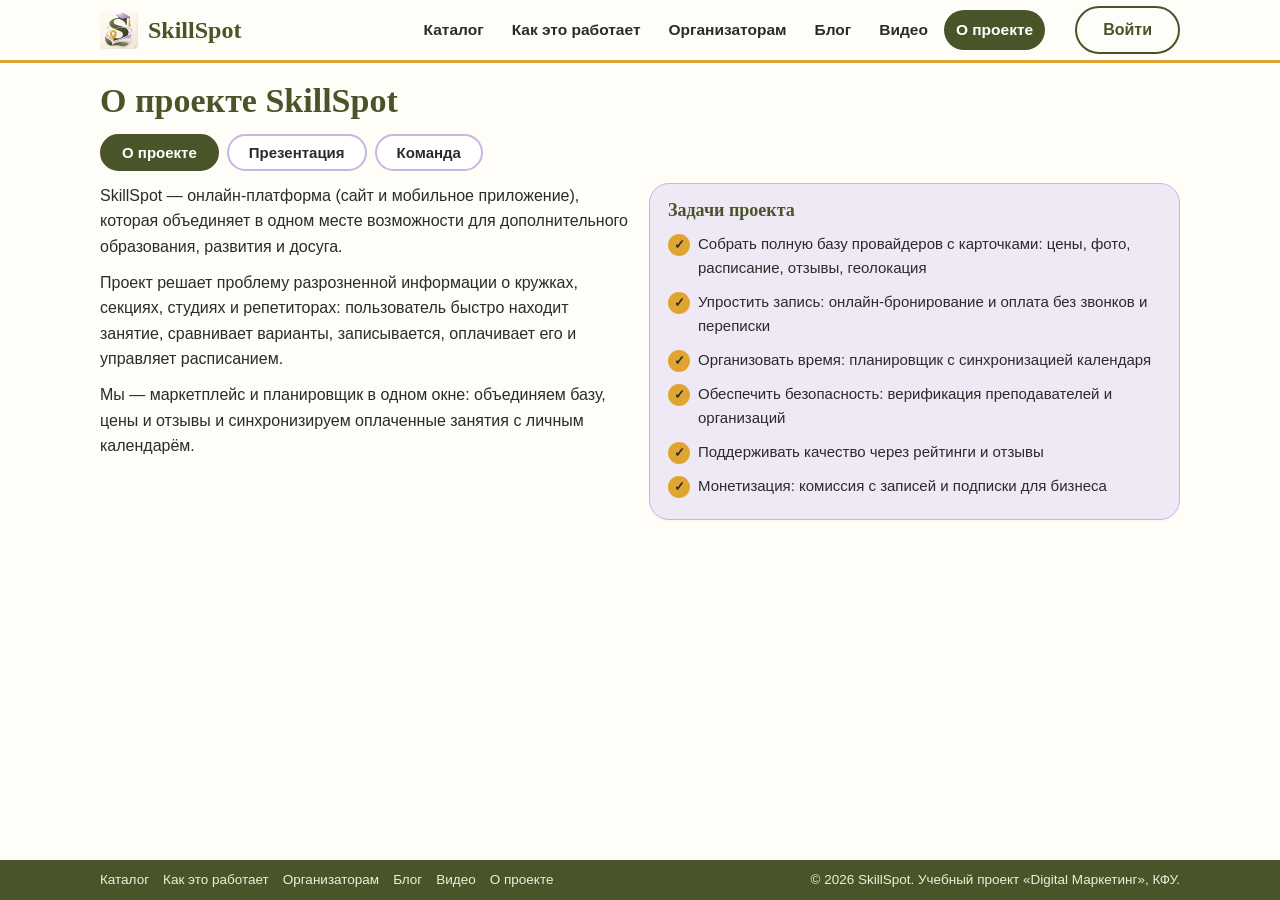
==== about.html @ 922833c5 "multipage" ====
<!doctype html>
<html lang="ru">
<head>
<meta charset="utf-8">
<meta name="viewport" content="width=device-width,initial-scale=1">
<title>О проекте — SkillSpot</title>
<meta name="description" content="О проекте SkillSpot: задачи, презентация и команда.">
<link rel="icon" href="assets/mark.png">
<link rel="stylesheet" href="css/style.css">
</head>
<body data-page="about">
<div id="site-header"></div>
<main id="main"></main>
<div id="site-footer"></div>
<script src="js/data.js"></script>
<script src="js/pages.js"></script>
<script src="js/layout.js"></script>
</body>
</html>
---- css/style.css ----
/* SkillSpot — единый стиль. Цвета логотипа меняются в :root */
:root{
  --olive:#4A5429; --olive-d:#363e1d; --lav:#C9B6DD; --lav-l:#EFE8F5; --purple:#6B4E9E;
  --mustard:#E0A530; --sand:#F8E9C4; --cream:#FBF6E9; --paper:#FFFDF8; --ink:#2B2B2B; --line:#DDD0E8;
  --serif:Georgia,'Times New Roman',serif; --sans:'Segoe UI',Calibri,Roboto,Arial,sans-serif;
  --shadow:0 8px 26px rgba(74,84,41,.12);
}
*{box-sizing:border-box}
html{scroll-behavior:smooth}
body{margin:0;font-family:var(--sans);color:var(--ink);background:var(--paper);line-height:1.6;font-size:17px}
img{max-width:100%;display:block}
a{color:var(--purple)}
.wrap{max-width:1120px;margin:0 auto;padding:0 20px}
h1,h2,h3{font-family:var(--serif);color:var(--olive);line-height:1.2;margin:0 0 .5em}
h1{font-size:clamp(32px,5vw,50px)} h2{font-size:clamp(26px,3.4vw,36px)} h3{font-size:21px}
.sub{color:#4a4a4a;max-width:680px}
section{padding:64px 0}
.alt{background:var(--cream)}
.center{text-align:center}.center .sub{margin-left:auto;margin-right:auto}

/* header */
.hdr{position:sticky;top:0;z-index:50;background:rgba(255,253,248,.96);backdrop-filter:blur(6px);border-bottom:3px solid var(--mustard)}
.hdr .wrap{display:flex;align-items:center;gap:22px;height:70px}
.logo{display:flex;align-items:center;gap:10px;text-decoration:none;color:var(--olive);font-family:var(--serif);font-weight:700;font-size:24px}
.logo img{width:38px;height:38px;object-fit:contain}
.nav{display:flex;gap:4px;margin-left:auto}
.nav a{padding:8px 12px;border-radius:999px;text-decoration:none;color:var(--ink);font-size:15.5px;font-weight:600}
.nav a:hover{background:var(--lav-l)}
.nav a.on{background:var(--olive);color:#fff}
.hdr .btn{margin-left:8px}
.burger{display:none;margin-left:auto;background:none;border:2px solid var(--olive);border-radius:10px;width:44px;height:44px;cursor:pointer;color:var(--olive);font-size:22px}
@media(max-width:920px){
  .burger{display:block}.hdr .btn.login-top{display:none}
  .nav{display:none;position:absolute;top:70px;left:0;right:0;background:var(--paper);flex-direction:column;padding:12px 20px 18px;border-bottom:3px solid var(--mustard);margin:0}
  .nav.open{display:flex}.nav a{padding:12px}
}

/* buttons */
.btn{display:inline-block;border:0;border-radius:999px;padding:13px 26px;font:700 16px var(--sans);cursor:pointer;text-decoration:none;transition:transform .15s,box-shadow .15s}
.btn:hover{transform:translateY(-2px);box-shadow:var(--shadow)}
.btn-primary{background:var(--olive);color:#fff}
.btn-mustard{background:var(--mustard);color:var(--ink)}
.btn-line{background:transparent;border:2px solid var(--olive);color:var(--olive)}

/* hero */
.hero{background:linear-gradient(135deg,var(--cream) 0%,var(--lav-l) 100%);padding:72px 0 64px}
.hero .wrap{display:grid;grid-template-columns:1.1fr .9fr;gap:44px;align-items:center}
.hero p{font-size:19px;max-width:560px}
.hero-actions{display:flex;gap:12px;flex-wrap:wrap;margin-top:24px}
.hero-img{border-radius:24px;overflow:hidden;box-shadow:var(--shadow);position:relative}
.hero-img img{width:100%;aspect-ratio:4/3;object-fit:cover}
.hero-badge{position:absolute;left:16px;bottom:16px;background:var(--mustard);padding:10px 16px;border-radius:14px;font-weight:700}
.hero-badge b{font-family:var(--serif);font-size:26px;margin-right:6px}
@media(max-width:820px){.hero .wrap{grid-template-columns:1fr}}

/* page head */
.pagehead{background:linear-gradient(135deg,var(--cream),var(--lav-l));padding:54px 0 40px;border-bottom:1px solid var(--line)}
.pagehead p{margin:0;font-size:18px;max-width:720px}
.crumbs{font-size:14.5px;margin-bottom:10px}.crumbs a{color:var(--olive)}

/* cards */
.grid{display:grid;gap:22px}
.g2{grid-template-columns:repeat(2,1fr)}.g3{grid-template-columns:repeat(3,1fr)}.g4{grid-template-columns:repeat(4,1fr)}
@media(max-width:900px){.g3,.g4{grid-template-columns:repeat(2,1fr)}}
@media(max-width:600px){.g2,.g3,.g4{grid-template-columns:1fr}}
.card{background:#fff;border:1px solid var(--line);border-radius:20px;padding:24px;box-shadow:0 2px 0 rgba(0,0,0,.02)}
.card.tint{background:var(--lav-l);border-color:var(--lav)}
.card.sand{background:var(--sand);border-color:#EBD79B}
.card h3{margin-bottom:8px}.card p{margin:0}
.num{width:46px;height:46px;border-radius:50%;background:var(--olive);color:#fff;display:grid;place-items:center;font:700 21px var(--serif);margin-bottom:14px}
.card:nth-child(even) .num{background:var(--mustard);color:var(--ink)}
ul.tick{list-style:none;padding:0;margin:0}
ul.tick li{padding:8px 0 8px 32px;position:relative}
ul.tick li:before{content:"✓";position:absolute;left:0;top:7px;width:22px;height:22px;border-radius:50%;background:var(--mustard);font-size:13px;display:grid;place-items:center;font-weight:700}

/* catalog */
.chips{display:flex;gap:10px;flex-wrap:wrap;margin:0 0 28px}
.chip{border:2px solid var(--lav);background:#fff;border-radius:999px;padding:8px 18px;font:600 15px var(--sans);cursor:pointer;color:var(--ink)}
.chip.on,.chip:hover{background:var(--olive);border-color:var(--olive);color:#fff}
.search{width:100%;max-width:420px;padding:12px 18px;border-radius:999px;border:2px solid var(--lav);font:16px var(--sans);margin-bottom:18px}
.prov{overflow:hidden;padding:0;display:flex;flex-direction:column}
.prov img{width:100%;aspect-ratio:16/10;object-fit:cover}
.prov .in{padding:20px;display:flex;flex-direction:column;gap:8px;flex:1}
.tagline{font-size:13.5px;font-weight:700;color:var(--purple);text-transform:uppercase;letter-spacing:.04em}
.meta{display:flex;justify-content:space-between;align-items:center;margin-top:auto;padding-top:10px;font-weight:700}
.rate{background:var(--sand);padding:4px 10px;border-radius:999px}
.empty{text-align:center;padding:40px;color:#4a4a4a}
.note{font-size:14.5px;background:var(--sand);border-radius:12px;padding:12px 16px;margin-top:26px}

/* blog */
.post-card{overflow:hidden;padding:0;text-decoration:none;color:inherit;display:flex;flex-direction:column;transition:transform .2s,box-shadow .2s}
.post-card:hover{transform:translateY(-5px);box-shadow:var(--shadow)}
.post-card img{width:100%;aspect-ratio:16/10;object-fit:cover}
.post-card .in{padding:20px}
.post-card h3{font-size:20px}.post-card p{font-size:15.5px;color:#444}
.pill{display:inline-block;background:var(--lav-l);color:var(--purple);font-weight:700;font-size:13px;padding:3px 12px;border-radius:999px;margin-bottom:10px}
.article{max-width:760px;margin:0 auto}
.article .cover{border-radius:22px;overflow:hidden;margin:0 0 30px;box-shadow:var(--shadow)}
.article .cover img{width:100%;aspect-ratio:16/8;object-fit:cover}
.article h2{font-size:26px;margin-top:1.6em}
.article p,.article li{font-size:18px}
.article-cta{margin:34px 0;padding:26px;background:var(--sand);border-radius:20px;display:flex;gap:18px;align-items:center;flex-wrap:wrap;justify-content:space-between}
.article-cta b{font-family:var(--serif);font-size:21px;color:var(--olive)}

/* videos */
.reel{position:relative;display:block;width:100%;aspect-ratio:9/16;border:0;border-radius:20px;overflow:hidden;cursor:pointer;background:#222 center/cover no-repeat;color:#fff;text-align:left;padding:0;box-shadow:var(--shadow);transition:transform .2s}
.reel:hover{transform:translateY(-5px) scale(1.01)}
.reel:after{content:"";position:absolute;inset:0;background:linear-gradient(180deg,rgba(0,0,0,0) 45%,rgba(30,36,12,.88) 100%)}
.play{position:absolute;z-index:2;top:50%;left:50%;width:58px;height:58px;margin:-29px 0 0 -29px;border-radius:50%;background:rgba(255,255,255,.93);display:grid;place-items:center;color:var(--olive);font-size:22px}
.reel-cap{position:absolute;z-index:2;left:14px;right:14px;bottom:14px}
.reel-cap b{display:block;font-size:16px;line-height:1.25}.reel-cap span{font-size:13px;opacity:.92}
.g5{grid-template-columns:repeat(5,1fr)}
@media(max-width:1000px){.g5{grid-template-columns:repeat(3,1fr)}}
@media(max-width:600px){.g5{grid-template-columns:repeat(2,1fr)}}

/* faq */
details{background:#fff;border:1px solid var(--line);border-radius:16px;padding:16px 20px;margin-bottom:12px}
summary{cursor:pointer;font-weight:700;font-size:18px;color:var(--olive)}
details p{margin:10px 0 0}

/* reviews */
.quote{font-family:var(--serif);font-size:19px;line-height:1.5}
.who{margin-top:14px;font-weight:700}.who span{display:block;font-weight:400;font-size:14.5px;color:#4a4a4a}

/* deck */
.deck{background:#fff;border:1px solid var(--line);border-radius:22px;padding:16px;box-shadow:var(--shadow)}
.deck-stage{border-radius:14px;overflow:hidden;background:#eee}
.deck-stage img{width:100%;aspect-ratio:16/9;object-fit:contain}
.deck-bar{display:flex;align-items:center;gap:10px;margin-top:12px;flex-wrap:wrap}
.deck-thumbs{display:flex;gap:8px;flex:1;overflow-x:auto}
.deck-thumbs button{border:2px solid transparent;border-radius:8px;padding:0;background:none;cursor:pointer;flex:0 0 84px}
.deck-thumbs button.on{border-color:var(--mustard)}
.deck-thumbs img{width:100%;aspect-ratio:16/9;object-fit:cover;border-radius:6px}
.arrow{width:42px;height:42px;border-radius:50%;border:2px solid var(--olive);background:#fff;cursor:pointer;font-size:18px;color:var(--olive)}

/* forms */
.formcard{max-width:520px;margin:0 auto}
.field{margin-bottom:16px}.field label{display:block;font-weight:700;margin-bottom:6px}
.field input,.field textarea,.field select{width:100%;padding:12px 14px;border-radius:12px;border:2px solid var(--lav);font:16px var(--sans);background:#fff}
.field textarea{min-height:120px;resize:vertical}
.field input:focus,.field textarea:focus{outline:3px solid var(--mustard);border-color:var(--olive)}

/* footer */
.ftr{background:var(--olive);color:#EDEFD9;padding:50px 0 24px;margin-top:0}
.ftr a{color:#EDEFD9;text-decoration:none;display:block;padding:4px 0}.ftr a:hover{text-decoration:underline}
.ftr h4{font-family:var(--serif);color:#fff;font-size:18px;margin:0 0 10px}
.foot-grid{display:grid;grid-template-columns:1.4fr 1fr 1fr 1fr;gap:30px}
@media(max-width:800px){.foot-grid{grid-template-columns:1fr 1fr}}
.foot-bottom{margin-top:34px;padding-top:18px;border-top:1px solid rgba(255,255,255,.25);display:flex;justify-content:space-between;flex-wrap:wrap;gap:10px;font-size:14.5px}
.ftr .logo{color:#fff}

/* cta band */
.band{background:linear-gradient(135deg,var(--olive),var(--olive-d));color:#fff;border-radius:28px;padding:44px;text-align:center}
.band h2{color:#fff}.band p{margin:0 0 20px}

/* overlay + toast */
.ov{position:fixed;inset:0;background:rgba(30,30,20,.72);z-index:100;display:none;align-items:center;justify-content:center;padding:20px}
.ov.open{display:flex}.ov video{max-height:86vh;max-width:100%;border-radius:16px;background:#000}
.ov .x{position:absolute;top:16px;right:20px;background:#fff;border:0;border-radius:50%;width:44px;height:44px;font-size:22px;cursor:pointer}
.toast{position:fixed;left:50%;bottom:28px;transform:translateX(-50%) translateY(30px);background:var(--olive);color:#fff;padding:14px 22px;border-radius:14px;opacity:0;pointer-events:none;transition:.3s;z-index:120;max-width:90vw}
.toast.show{opacity:1;transform:translateX(-50%)}
.reveal{opacity:0;transform:translateY(16px);transition:.6s}.reveal.in{opacity:1;transform:none}
:focus-visible{outline:3px solid var(--mustard);outline-offset:2px}

/* ===== РЕЖИМ «ОДИН ЭКРАН»: страницы не прокручиваются ===== */
body.fit{height:100vh;height:100dvh;overflow:hidden;display:flex;flex-direction:column;font-size:16px}
body.fit .hdr{position:static;flex:none}
body.fit .hdr .wrap{height:60px}
body.fit main{flex:1;min-height:0;display:flex;flex-direction:column}
.screen{flex:1;min-height:0;padding:18px 0 14px;display:flex}
.screen>.wrap{width:100%;display:flex;flex-direction:column;gap:12px;min-height:0}
.top{display:flex;align-items:flex-end;justify-content:space-between;gap:16px;flex:none;flex-wrap:wrap}
.top h1{font-size:clamp(24px,4.2vh,34px);margin:0}
.top p{margin:2px 0 0;font-size:15.5px;color:#444}
.body{flex:1;min-height:0;display:flex;flex-direction:column;gap:12px}
.row{display:grid;gap:16px;min-height:0}
.fill{flex:1;min-height:0}
.mini{flex:none;background:var(--olive);color:#EDEFD9;font-size:13.5px;padding:9px 0}
.mini .wrap{display:flex;gap:18px;justify-content:space-between;flex-wrap:wrap;align-items:center}
.mini a{color:#EDEFD9;text-decoration:none;margin-right:14px}.mini a:hover{text-decoration:underline}
body.fit .card{padding:16px 18px}
body.fit .card h3{font-size:18px;margin-bottom:6px}
body.fit .card p,body.fit .card li{font-size:15px}
body.fit .num{width:38px;height:38px;font-size:18px;margin-bottom:8px}
body.fit ul.tick li{padding:5px 0 5px 30px;font-size:15px}
.tabs{display:flex;gap:8px;flex:none;flex-wrap:wrap}
.tab{border:2px solid var(--lav);background:#fff;border-radius:999px;padding:8px 20px;font:700 15px var(--sans);cursor:pointer;color:var(--ink)}
.tab.on,.tab:hover{background:var(--olive);border-color:var(--olive);color:#fff}
.pane{display:none;flex:1;min-height:0}.pane.on{display:flex;flex-direction:column;gap:12px}
.pager{display:flex;align-items:center;justify-content:center;gap:14px;flex:none}
.pager span{font-weight:700;color:var(--olive);min-width:110px;text-align:center}
.pager .arrow:disabled{opacity:.3;cursor:default}
/* карточки, подстраивающиеся под высоту экрана */
.tile{padding:0!important;overflow:hidden;display:flex;flex-direction:column;min-height:0;text-decoration:none;color:inherit}
.tile .ph{flex:1;min-height:70px;background:#ddd center/cover no-repeat}
.tile .in{padding:14px 16px;display:flex;flex-direction:column;gap:5px;flex:none}
.tile h3{font-size:18px;margin:0}.tile p{margin:0;font-size:14.5px}
.tile:hover{box-shadow:var(--shadow)}
.tile-grid{display:grid;grid-template-columns:repeat(3,1fr);gap:16px;flex:1;min-height:0}
@media(max-width:900px){.tile-grid{grid-template-columns:repeat(2,1fr)}}
@media(max-width:600px){.tile-grid{grid-template-columns:1fr}}
.hero-fit{display:grid;grid-template-columns:1.05fr .95fr;gap:36px;flex:1;min-height:0;align-items:center}
.hero-fit .hero-img{height:100%;max-height:100%;min-height:0}
.hero-fit .hero-img img{height:100%;aspect-ratio:auto}
.hero-fit h1{font-size:clamp(28px,6.4vh,50px)}
.hero-fit p{font-size:clamp(15px,2.6vh,19px)}
.feat{display:grid;grid-template-columns:repeat(4,1fr);gap:14px;flex:none}
.feat .card{padding:12px 16px}.feat h3{font-size:16px!important}.feat p{font-size:13.5px!important}
@media(max-width:900px){.hero-fit{grid-template-columns:1fr}.hero-fit .hero-img{display:none}.feat{grid-template-columns:repeat(2,1fr)}}
.split{display:grid;grid-template-columns:1fr 1fr;gap:18px;flex:1;min-height:0}
@media(max-width:800px){.split{grid-template-columns:1fr}}
.read{background:#fff;border:1px solid var(--line);border-radius:20px;padding:22px 28px;flex:1;min-height:0;overflow:auto;box-shadow:var(--shadow)}
.read h2{font-size:22px;margin:.2em 0 .5em}.read p,.read li{font-size:17px;margin:0 0 .7em}
.cover-s{border-radius:18px;overflow:hidden;flex:1;min-height:60px;background:#ddd center/cover no-repeat}
.slide-view{flex:1;min-height:0;display:flex;align-items:center;justify-content:center;background:#fff;border:1px solid var(--line);border-radius:18px;padding:10px}
.slide-view img{max-height:100%;max-width:100%;object-fit:contain;border-radius:8px}
body.fit .grid.g5{flex:1;min-height:0;grid-template-columns:repeat(5,1fr);gap:14px}
body.fit .reel{aspect-ratio:auto;height:100%}
body.fit details{margin-bottom:8px;padding:10px 16px}
body.fit summary{font-size:16px}
body.fit .field{margin-bottom:10px}
body.fit .field textarea{min-height:70px;height:80px}
body.fit .field input{padding:10px 14px}
.quote-s{font-family:var(--serif);font-size:17px}
/* на очень маленьких экранах разрешаем прокрутку, иначе контент не поместится */
@media(max-width:700px),(max-height:520px){
  body.fit{height:auto;overflow:auto;display:block}
  body.fit main{display:block}.screen{display:block}.screen>.wrap{display:block}
  .body{display:block}.body>*{margin-bottom:12px}
  .tile-grid{display:grid}.tile .ph{height:150px;flex:none}
  .read{overflow:visible}body.fit .grid.g5{grid-template-columns:repeat(2,1fr)}body.fit .reel{aspect-ratio:9/16;height:auto}
  .cover-s{height:160px;flex:none;margin-bottom:12px}.pane.on{display:block}
}
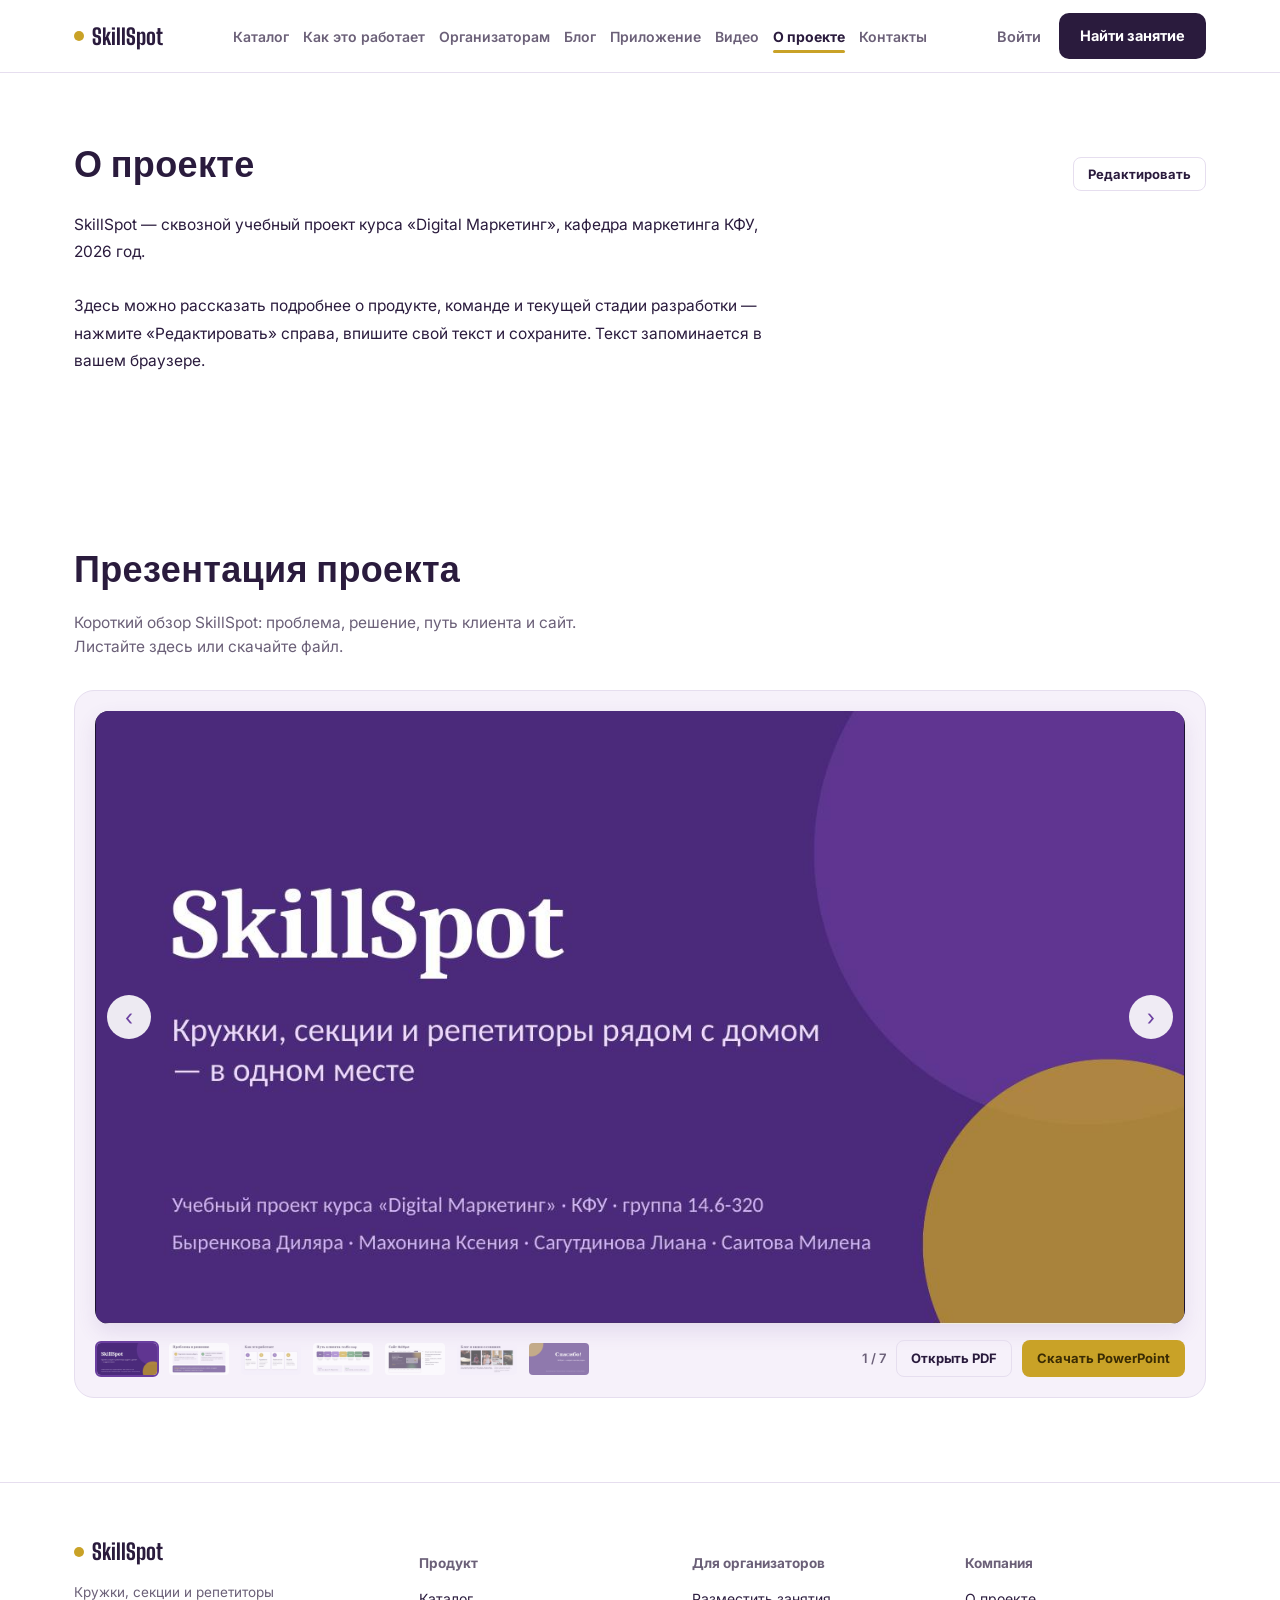
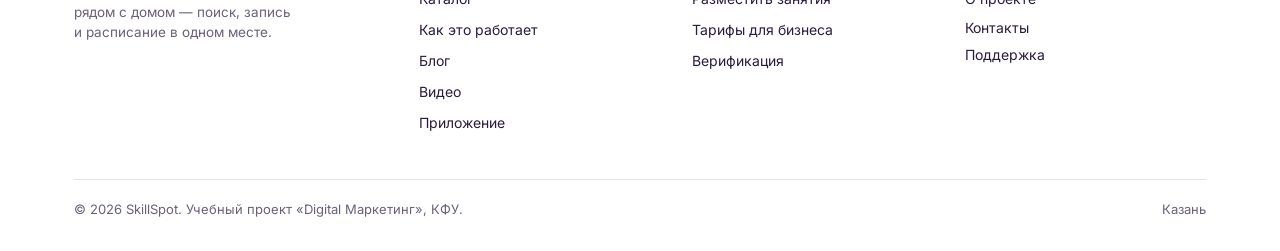
==== commit 96cb45f6: "yandex" ====
--- a/about.html
+++ b/about.html
@@ -1,19 +1,1461 @@
-<!doctype html>
+<!DOCTYPE html>
 <html lang="ru">
 <head>
-<meta charset="utf-8">
-<meta name="viewport" content="width=device-width,initial-scale=1">
+<meta charset="UTF-8">
+<meta name="viewport" content="width=device-width, initial-scale=1, viewport-fit=cover">
 <title>О проекте — SkillSpot</title>
 <meta name="description" content="О проекте SkillSpot: задачи, презентация и команда.">
-<link rel="icon" href="assets/mark.png">
-<link rel="stylesheet" href="css/style.css">
+<meta name="keywords" content="кружки для детей, секции рядом с домом, репетиторы Казань, детские студии, запись на занятия онлайн, расписание кружков, дополнительное образование, SkillSpot">
+<meta name="author" content="SkillSpot">
+<meta name="robots" content="index, follow">
+<link rel="canonical" href="https://skillspot.ru/">
+
+<!-- Open Graph -->
+<meta property="og:type" content="website">
+<meta property="og:locale" content="ru_RU">
+<meta property="og:site_name" content="SkillSpot">
+<meta property="og:title" content="SkillSpot — кружки, секции и репетиторы рядом с домом">
+<meta property="og:description" content="Поиск, сравнение и онлайн-запись на кружки, секции и к репетиторам. Расписание само синхронизируется с календарём.">
+<meta property="og:url" content="https://skillspot.ru/">
+<meta name="twitter:card" content="summary">
+<meta name="twitter:title" content="SkillSpot — кружки, секции и репетиторы рядом с домом">
+<meta name="twitter:description" content="Поиск, сравнение и онлайн-запись на кружки, секции и к репетиторам в одном месте.">
+
+<link rel="preconnect" href="https://fonts.googleapis.com">
+<link rel="preconnect" href="https://fonts.gstatic.com" crossorigin>
+<link href="https://fonts.googleapis.com/css2?family=Big+Shoulders+Display:wght@600;700;800;900&family=Inter:wght@400;500;600;700&display=swap" rel="stylesheet">
+
+<!--
+  Яндекс.Вебмастер: подтверждение прав на сайт через meta-тег.
+  После регистрации сайта в Яндекс.Вебмастере вставьте сюда свой код подтверждения:
+  <meta name="yandex-verification" content="ВАШ_КОД_ПОДТВЕРЖДЕНИЯ" />
+-->
+
+<script type="application/ld+json">
+{
+  "@context": "https://schema.org",
+  "@type": "Organization",
+  "name": "SkillSpot",
+  "url": "https://skillspot.ru/",
+  "description": "Онлайн-платформа для поиска и записи на кружки, секции и к репетиторам.",
+  "areaServed": "Казань",
+  "sameAs": []
+}
+</script>
+<style>
+  :root{
+    box-sizing:border-box;
+    padding-top:env(safe-area-inset-top,0px);
+    padding-bottom:env(safe-area-inset-bottom,0px);
+
+    --ink:#2A1B3D;
+    --paper:#FFFFFF;
+    --paper-2:#F6F1FA;
+    --sub:#6B6078;
+    --line:#E6DEEF;
+
+    --brand:#6B3FA0;
+    --brand-ink:#3F2461;
+    --brand-tint:#EEE4F7;
+
+    --mustard:#C9A227;
+    --mustard-ink:#6B4E0F;
+    --green:#4C8F58;
+    --green-ink:#254A2C;
+
+    --sport:#5FA36B;
+    --art:#C9A227;
+    --music:#6B3FA0;
+    --lang:#3E7A4A;
+    --tutor:#A5821F;
+    --dance:#8B5FBE;
+    --fitness:#4C8F58;
+    --school:#7A5D12;
+
+    --shadow: 0 20px 45px rgba(107,63,160,0.16);
+    --shadow-sm: 0 8px 20px rgba(107,63,160,0.12);
+  }
+  html{scroll-padding-top:76px; scroll-behavior:smooth;}
+  @media (prefers-reduced-motion: reduce){ html{scroll-behavior:auto;} }
+  *{box-sizing:border-box;}
+  ::selection{ background:var(--brand-tint); color:var(--brand-ink); }
+
+  @media (prefers-color-scheme: dark){
+    :root:not([data-theme="light"]){
+      --ink:#F1EEF7; --paper:#1E1730; --paper-2:#241B3A; --sub:#C7BBDD; --line:#3A2D55;
+      --brand-tint:#33254D;
+    }
+  }
+  :root[data-theme="dark"]{
+    --ink:#F1EEF7; --paper:#1E1730; --paper-2:#241B3A; --sub:#C7BBDD; --line:#3A2D55;
+    --brand-tint:#33254D;
+  }
+
+  body{
+    margin:0; background:var(--paper); color:var(--ink);
+    font-family:"Inter",-apple-system,BlinkMacSystemFont,"Segoe UI",Roboto,Arial,sans-serif;
+    -webkit-font-smoothing:antialiased;
+    font-size:16px; line-height:1.5;
+  }
+  h1,h2,h3{
+    font-family:"Big Shoulders Display","Arial Narrow",Arial,sans-serif;
+    font-weight:800; letter-spacing:0.01em; margin:0; color:var(--ink);
+  }
+  a{color:inherit; text-decoration:none;}
+  img,svg{display:block; max-width:100%;}
+  :focus-visible{ outline:2.5px solid var(--mustard); outline-offset:2px; border-radius:4px; }
+  button{ font-family:inherit; }
+
+  ::-webkit-scrollbar{ width:10px; height:10px; }
+  ::-webkit-scrollbar-track{ background:var(--paper-2); }
+  ::-webkit-scrollbar-thumb{ background:var(--brand); border-radius:8px; }
+  html{ scrollbar-color:var(--brand) var(--paper-2); }
+
+  .wrap{ max-width:1180px; margin:0 auto; padding:0 24px; }
+  section{ padding:84px 0; }
+  @media (max-width:720px){ section{ padding:56px 0; } }
+
+  /* ---------- header ---------- */
+  header.site{
+    position:sticky; top:0; z-index:50;
+    background:color-mix(in srgb, var(--paper) 90%, transparent);
+    backdrop-filter: blur(10px);
+    border-bottom:1px solid var(--line);
+    padding-top:env(safe-area-inset-top,0px);
+  }
+  .nav{ display:flex; align-items:center; justify-content:space-between; height:72px; }
+  .logo{ display:flex; align-items:center; gap:8px; font-family:"Big Shoulders Display",sans-serif; font-weight:800; font-size:22px; }
+  .logo .dot{ width:10px; height:10px; border-radius:50%; background:var(--mustard); }
+  nav.links{ display:flex; gap:28px; font-size:14.5px; font-weight:600; }
+  nav.links a{ color:var(--sub); position:relative; }
+  nav.links a:hover{ color:var(--ink); }
+  .nav-right{ display:flex; align-items:center; gap:18px; }
+  .nav-right .login{ font-size:14.5px; font-weight:600; color:var(--sub); }
+  .btn{
+    display:inline-flex; align-items:center; justify-content:center; gap:6px;
+    padding:11px 20px; border-radius:10px; font-weight:700; font-size:14.5px;
+    border:1.5px solid transparent; cursor:pointer; white-space:nowrap;
+    transition:transform .18s ease, box-shadow .18s ease, background .18s ease;
+  }
+  @media (prefers-reduced-motion: reduce){ .btn{ transition:none; } }
+  .btn-primary{ background:var(--ink); color:var(--paper); }
+  .btn-primary:hover{ transform:translateY(-2px); box-shadow:var(--shadow-sm); }
+  .btn-mustard{ background:var(--mustard); color:#3A2B04; }
+  .btn-mustard:hover{ transform:translateY(-2px); box-shadow:0 14px 30px rgba(201,162,39,0.35); }
+  .btn-outline{ background:transparent; border-color:var(--line); color:var(--ink); }
+  .btn-outline:hover{ border-color:var(--brand); color:var(--brand); }
+  .btn-sm{ padding:8px 14px; font-size:13px; border-radius:8px; }
+  .btn:active{ transform:translateY(0); }
+
+  .burger{ display:none; background:none; border:none; padding:6px; cursor:pointer; }
+  .burger span{ display:block; width:22px; height:2px; background:var(--ink); margin:5px 0; }
+  @media (max-width:860px){
+    nav.links{ display:none; }
+    .nav-right .login{ display:none; }
+    .burger{ display:block; }
+  }
+  .mobile-panel{ display:none; flex-direction:column; gap:14px; padding:16px 24px 24px; border-top:1px solid var(--line); }
+  .mobile-panel.open{ display:flex; }
+  .mobile-panel a{ font-weight:600; color:var(--ink); }
+  .mobile-panel a.btn{ color:var(--paper); }
+
+  /* ---------- scrollspy rail ---------- */
+  .rail{
+    position:fixed; right:22px; top:50%; transform:translateY(-50%);
+    display:flex; flex-direction:column; gap:14px; z-index:45;
+  }
+  .rail a{ width:9px; height:9px; border-radius:50%; background:var(--line); display:block; transition:transform .2s ease, background .2s ease; }
+  .rail a.active{ background:var(--brand); transform:scale(1.5); }
+  @media (max-width:1040px){ .rail{ display:none; } }
+
+  /* ---------- hero ---------- */
+  .hero{
+    position:relative; overflow:hidden; padding:88px 0 96px;
+    background:var(--ink); color:#F4F0FA;
+  }
+  .glow{ position:absolute; border-radius:50%; filter:blur(70px); opacity:.55; pointer-events:none; }
+  .glow-1{ width:420px; height:420px; background:var(--mustard); top:-140px; right:-100px; }
+  .glow-2{ width:360px; height:360px; background:var(--green); bottom:-160px; right:220px; }
+  .hero-grid{ position:relative; display:grid; grid-template-columns:1.05fr 0.95fr; gap:52px; align-items:center; z-index:2; }
+  @media (max-width:900px){ .hero-grid{ grid-template-columns:1fr; gap:40px; } }
+  .eyebrow-free{ font-size:14.5px; color:#D9C9F0; font-weight:700; margin-bottom:14px; }
+  h1.hero-title{ font-size:54px; line-height:1.03; margin-bottom:20px; color:#fff; }
+  @media (max-width:520px){ h1.hero-title{ font-size:36px; } }
+  .hero p.lead{ font-size:17px; color:#CFC2E6; max-width:480px; margin-bottom:28px; }
+
+  .finder{
+    display:flex; gap:10px; flex-wrap:wrap; background:rgba(255,255,255,0.07);
+    border:1px solid rgba(255,255,255,0.16); border-radius:14px; padding:10px;
+  }
+  .finder select, .finder input{
+    border:1px solid rgba(255,255,255,0.18); background:rgba(255,255,255,0.06); color:#fff;
+    border-radius:9px; padding:11px 12px; font-size:14px; font-family:inherit;
+    flex:1; min-width:130px;
+  }
+  .finder select option{ color:#111; }
+  .finder input::placeholder{ color:#C7BBDD; }
+  .finder .btn{ flex:0 0 auto; }
+  @media (max-width:520px){ .finder{ flex-direction:column; } .finder select, .finder input{ min-width:100%; } }
+
+  .trust-line{ margin-top:16px; font-size:13.5px; color:#B8A9D4; }
+  .trust-line b{ color:#fff; }
+
+  /* interactive planner card */
+  .schedule-card{
+    background:var(--paper); border-radius:20px; box-shadow:var(--shadow); padding:20px; position:relative; color:var(--ink);
+  }
+  .schedule-head{ display:flex; justify-content:space-between; align-items:baseline; margin-bottom:14px; }
+  .schedule-head .cal-title{ font-family:"Big Shoulders Display",sans-serif; font-weight:800; font-size:19px; }
+  .schedule-head .cal-sub{ font-size:12px; color:var(--sub); }
+  .week{ display:grid; grid-template-columns:repeat(7,1fr); gap:6px; }
+  .day{ display:flex; flex-direction:column; gap:6px; }
+  .day .d-label{ font-size:11px; text-align:center; color:var(--sub); font-weight:700; }
+  .slot{ border-radius:8px; padding:6px 5px; font-size:9.5px; line-height:1.25; color:#fff; font-weight:600; min-height:38px; display:flex; align-items:center; justify-content:center; text-align:center; }
+  .slot.empty{ background:var(--paper-2); border:1px dashed var(--line); min-height:38px; color:var(--sub); cursor:pointer; font-size:16px; font-weight:400; position:relative; }
+  .slot.empty:hover{ border-color:var(--brand); color:var(--brand); }
+  .add-menu{
+    position:absolute; z-index:10; background:var(--paper); border:1px solid var(--line); border-radius:10px;
+    box-shadow:var(--shadow); padding:6px; display:none; flex-direction:column; gap:3px; min-width:120px;
+  }
+  .add-menu.open{ display:flex; }
+  .add-menu button{
+    border:none; background:none; text-align:left; font-size:11px; padding:6px 8px; border-radius:6px; cursor:pointer;
+    display:flex; align-items:center; gap:6px; color:var(--ink);
+  }
+  .add-menu button:hover{ background:var(--paper-2); }
+  .add-menu .sw{ width:8px; height:8px; border-radius:50%; flex:0 0 auto; }
+  .legend-row{ display:flex; gap:14px; flex-wrap:wrap; margin-top:16px; font-size:11.5px; color:var(--sub); }
+  .legend-row .lg{ display:flex; align-items:center; gap:6px; }
+  .legend-row .sq{ width:9px; height:9px; border-radius:2px; }
+  .plan-count{
+    position:absolute; right:16px; bottom:-16px; background:var(--brand); color:#fff;
+    font-size:11.5px; font-weight:700; padding:8px 14px; border-radius:10px; box-shadow:var(--shadow-sm);
+  }
+
+  /* ---------- marquee ---------- */
+  .marquee-wrap{ overflow:hidden; border-top:1px solid var(--line); border-bottom:1px solid var(--line); background:var(--paper-2); padding:16px 0; }
+  .marquee{ display:flex; gap:14px; width:max-content; animation:scroll-left 32s linear infinite; }
+  @media (prefers-reduced-motion: reduce){ .marquee{ animation:none; flex-wrap:wrap; } }
+  .marquee-wrap:hover .marquee{ animation-play-state:paused; }
+  @keyframes scroll-left{ from{ transform:translateX(0); } to{ transform:translateX(-50%); } }
+  .m-chip{ display:flex; align-items:center; gap:8px; padding:9px 18px; border-radius:999px; background:var(--paper); border:1px solid var(--line); font-weight:700; font-size:14px; white-space:nowrap; }
+  .m-chip .dot{ width:8px; height:8px; border-radius:50%; }
+
+  /* ---------- stats ---------- */
+  .stats-grid{ display:grid; grid-template-columns:repeat(4,1fr); }
+  @media (max-width:760px){ .stats-grid{ grid-template-columns:repeat(2,1fr); } }
+  .stat{ padding:0 24px; border-left:1px solid var(--line); }
+  .stat:first-child{ border-left:none; padding-left:0; }
+  @media (max-width:760px){ .stat:nth-child(2n+1){ border-left:none; padding-left:0; } }
+  .stat b{ display:block; font-family:"Big Shoulders Display",sans-serif; font-size:44px; font-weight:800; color:var(--brand); }
+  .stat span{ font-size:13.5px; color:var(--sub); }
+
+  /* ---------- categories heading ---------- */
+  h2.section-title{ font-size:36px; margin-bottom:10px; }
+  p.section-lead{ color:var(--sub); font-size:15.5px; max-width:560px; margin-bottom:32px; }
+
+  /* ---------- journey / how it works ---------- */
+  .journey{ position:relative; }
+  .journey-line{ position:absolute; left:0; right:0; top:19px; height:2px; background:var(--line); }
+  @media (max-width:760px){ .journey-line{ display:none; } }
+  .steps{ display:grid; grid-template-columns:repeat(4,1fr); gap:22px; position:relative; }
+  @media (max-width:900px){ .steps{ grid-template-columns:repeat(2,1fr); } }
+  @media (max-width:520px){ .steps{ grid-template-columns:1fr; } }
+  .step .num{
+    width:38px; height:38px; border-radius:50%; background:var(--paper); border:2px solid var(--brand);
+    color:var(--brand); font-family:"Big Shoulders Display",sans-serif; font-size:17px; font-weight:800;
+    display:flex; align-items:center; justify-content:center; margin-bottom:14px; position:relative; z-index:2;
+  }
+  .step h3{ font-size:18px; font-weight:700; margin:0 0 6px; font-family:"Inter",sans-serif; }
+  .step p{ font-size:14px; color:var(--sub); margin:0; }
+
+  /* ---------- providers ---------- */
+  .filter-row{ display:flex; gap:10px; flex-wrap:wrap; margin-bottom:26px; }
+  .filter-btn{
+    border:1.5px solid var(--line); background:var(--paper); color:var(--ink); border-radius:999px;
+    padding:9px 16px; font-size:13.5px; font-weight:700; cursor:pointer; display:flex; align-items:center; gap:7px;
+    transition:border-color .15s ease, color .15s ease;
+  }
+  .filter-btn .dot{ width:8px; height:8px; border-radius:50%; }
+  .filter-btn.active{ border-color:var(--ink); background:var(--ink); color:#fff; }
+  .filter-btn.active .dot{ box-shadow:0 0 0 2px rgba(255,255,255,0.5); }
+
+  .prov-grid{ display:grid; grid-template-columns:repeat(3,1fr); gap:18px; grid-auto-flow:dense; }
+  @media (max-width:900px){ .prov-grid{ grid-template-columns:repeat(2,1fr); } }
+  @media (max-width:600px){ .prov-grid{ grid-template-columns:1fr; } }
+  .prov-card{
+    border:1px solid var(--line); border-radius:16px; padding:20px; background:var(--paper);
+    display:flex; flex-direction:column; gap:10px; transition:transform .18s ease, box-shadow .18s ease;
+  }
+  .prov-card:hover{ transform:translateY(-3px); box-shadow:var(--shadow-sm); }
+  .prov-card.big{ grid-row:span 2; justify-content:space-between; background:var(--brand-tint); border-color:transparent; }
+  .prov-card.hidden{ display:none; }
+  .prov-top{ display:flex; align-items:center; gap:8px; }
+  .prov-top .dot{ width:9px; height:9px; border-radius:50%; }
+  .prov-top span{ font-size:12.5px; color:var(--sub); font-weight:600; }
+  .prov-card h3{ font-family:"Inter",sans-serif; font-size:18px; font-weight:700; }
+  .prov-card.big h3{ font-size:24px; font-family:"Big Shoulders Display",sans-serif; }
+  .prov-card p{ font-size:13.5px; color:var(--sub); margin:0; }
+  .prov-meta{ display:flex; justify-content:space-between; align-items:center; font-size:13.5px; margin-top:auto; padding-top:8px; }
+  .prov-meta b{ font-size:15px; }
+  .rating{ color:var(--mustard-ink); font-weight:700; }
+  .empty-state{ display:none; text-align:center; padding:40px 0; color:var(--sub); font-size:14.5px; }
+  .empty-state.show{ display:block; }
+
+  /* ---------- audience tabs ---------- */
+  .tabs{ display:flex; gap:10px; margin-bottom:24px; }
+  .tab-btn{
+    border:1.5px solid var(--line); background:var(--paper); color:var(--sub); font-weight:700; font-size:14.5px;
+    border-radius:999px; padding:10px 20px; cursor:pointer;
+  }
+  .tab-btn.active{ background:var(--ink); color:#fff; border-color:var(--ink); }
+  .tab-panel{ display:none; border:1px solid var(--line); border-radius:18px; padding:36px; background:var(--paper-2); }
+  .tab-panel.active{ display:block; }
+  .tab-panel h3{ font-family:"Big Shoulders Display",sans-serif; font-size:26px; margin-bottom:16px; }
+  .tab-panel ul{ list-style:none; margin:0 0 22px; padding:0; display:grid; grid-template-columns:1fr 1fr; gap:12px 24px; }
+  @media (max-width:600px){ .tab-panel ul{ grid-template-columns:1fr; } }
+  .tab-panel li{ font-size:14.5px; color:var(--ink); display:flex; gap:10px; align-items:flex-start; }
+  .tab-panel li svg{ flex:0 0 auto; margin-top:3px; color:var(--brand); }
+
+  /* ---------- app ---------- */
+  .app-grid{ display:grid; grid-template-columns:1fr 0.9fr; gap:48px; align-items:center; }
+  @media (max-width:900px){ .app-grid{ grid-template-columns:1fr; } }
+  .app-badges{ display:flex; gap:10px; margin-top:22px; flex-wrap:wrap; }
+  .app-badge{ border:1.5px solid var(--line); border-radius:10px; padding:10px 16px; font-size:13.5px; font-weight:700; }
+  .phone{ background:var(--ink); border-radius:32px; padding:14px; max-width:280px; margin:0 auto; box-shadow:var(--shadow); }
+  .phone-screen{ background:var(--paper); border-radius:22px; padding:16px; min-height:420px; }
+  .phone-app-title{ font-family:"Big Shoulders Display",sans-serif; font-weight:800; font-size:17px; margin-bottom:12px; }
+  .phone-item{ display:flex; gap:10px; align-items:center; border:1px solid var(--line); border-radius:10px; padding:9px 10px; margin-bottom:8px; }
+  .phone-item .sq{ width:8px; height:8px; border-radius:50%; flex:0 0 auto; }
+  .phone-item div span{ display:block; font-size:11px; color:var(--sub); }
+  .phone-item div b{ font-size:12.5px; }
+
+  /* ---------- reviews carousel ---------- */
+  .rev-head{ display:flex; justify-content:space-between; align-items:flex-end; margin-bottom:24px; gap:16px; flex-wrap:wrap; }
+  .rev-nav{ display:flex; gap:8px; }
+  .rev-nav button{ width:38px; height:38px; border-radius:50%; border:1.5px solid var(--line); background:var(--paper); cursor:pointer; font-size:16px; }
+  .rev-nav button:hover{ border-color:var(--brand); color:var(--brand); }
+  .rev-scroll{ display:flex; gap:18px; overflow-x:auto; scroll-snap-type:x mandatory; padding-bottom:6px; scrollbar-width:none; }
+  .rev-scroll::-webkit-scrollbar{ display:none; }
+  .rev-card{ border:1px solid var(--line); border-radius:16px; padding:22px; background:var(--paper); scroll-snap-align:start; flex:0 0 320px; }
+  .rev-quote{ font-size:15px; margin-bottom:16px; }
+  .rev-who{ display:flex; align-items:center; gap:10px; }
+  .avatar{ width:34px; height:34px; border-radius:50%; display:flex; align-items:center; justify-content:center; color:#fff; font-weight:700; font-size:13px; flex:0 0 auto; }
+  .rev-who div b{ font-size:13.5px; display:block; }
+  .rev-who div span{ font-size:12px; color:var(--sub); }
+
+  /* ---------- loyalty ---------- */
+  .loyalty{ background:var(--ink); color:#F4F0FA; border-radius:24px; padding:48px; position:relative; overflow:hidden; }
+  .loyalty-grid{ display:grid; grid-template-columns:1.2fr 1fr; gap:32px; align-items:center; position:relative; z-index:2; }
+  @media (max-width:800px){ .loyalty-grid{ grid-template-columns:1fr; } }
+  .loyalty h2{ color:#fff; font-size:30px; margin-bottom:12px; }
+  .loyalty p{ color:#CFC2E6; font-size:15px; max-width:440px; }
+  .progress-wrap{ margin-top:22px; }
+  .progress-label{ display:flex; justify-content:space-between; font-size:12.5px; color:#CFC2E6; margin-bottom:8px; }
+  .progress-track{ height:10px; border-radius:999px; background:rgba(255,255,255,0.12); overflow:hidden; }
+  .progress-fill{ height:100%; width:0%; border-radius:999px; background:linear-gradient(90deg,var(--mustard),var(--green)); transition:width 1.1s cubic-bezier(.2,.8,.2,1); }
+  @media (prefers-reduced-motion: reduce){ .progress-fill{ transition:none; } }
+  .loy-list{ display:flex; flex-direction:column; gap:14px; }
+  .loy-item{ display:flex; gap:12px; align-items:flex-start; background:rgba(255,255,255,0.07); border-radius:12px; padding:14px 16px; }
+  .loy-item b{ display:block; font-size:14.5px; color:#fff; }
+  .loy-item span{ font-size:13px; color:#CFC2E6; }
+
+  /* ---------- cta band ---------- */
+  .cta-band{
+    border-radius:24px; padding:52px; background:var(--mustard); color:#3A2B04;
+    display:flex; justify-content:space-between; align-items:center; gap:24px; flex-wrap:wrap;
+  }
+  .cta-band h2{ font-size:32px; max-width:520px; color:#3A2B04; }
+  .cta-band .btn-primary{ background:#3A2B04; }
+
+  /* ---------- editable content & video blocks ---------- */
+  .edit-head{ display:flex; justify-content:space-between; align-items:flex-end; gap:16px; margin-bottom:20px; flex-wrap:wrap; }
+  .edit-toggle{ display:none; }
+  .content-view{ font-size:15.5px; color:var(--ink); line-height:1.75; max-width:720px; white-space:pre-wrap; }
+  .content-edit textarea{
+    width:100%; min-height:170px; border:1px solid var(--line); border-radius:12px; padding:14px;
+    font-family:inherit; font-size:14.5px; resize:vertical; background:var(--paper); color:var(--ink);
+  }
+  .edit-actions{ display:flex; gap:10px; margin-top:12px; }
+  .video-view{
+    border:1px solid var(--line); border-radius:18px; overflow:hidden; background:var(--paper-2);
+    min-height:280px; display:flex; align-items:center; justify-content:center;
+  }
+  .video-view video{ width:100%; max-height:520px; display:block; background:#000; }
+  .video-placeholder{ color:var(--sub); font-size:14.5px; padding:70px 20px; text-align:center; max-width:340px; }
+  .video-edit{ border:1px dashed var(--line); border-radius:16px; padding:22px; background:var(--paper-2); }
+  .video-edit input[type="text"]{
+    width:100%; border:1px solid var(--line); border-radius:10px; padding:11px 14px;
+    font-size:14px; font-family:inherit; background:var(--paper); color:var(--ink);
+  }
+  .upload-hint{ font-size:12.5px; color:var(--sub); margin-top:10px; min-height:1em; }
+  [hidden]{ display:none !important; }
+
+  /* ---------- live-app motion layer ---------- */
+  header.site{ transition:box-shadow .25s ease; }
+  header.site.scrolled{ box-shadow:0 10px 28px rgba(42,27,61,0.10); }
+  .nav{ transition:height .25s ease; }
+  header.site.scrolled .nav{ height:60px; }
+
+  .reveal{ opacity:0; transform:translateY(20px); transition:opacity .65s cubic-bezier(.2,.8,.2,1), transform .65s cubic-bezier(.2,.8,.2,1); }
+  .reveal.in-view{ opacity:1; transform:translateY(0); }
+  .reveal-stagger.in-view > *{ transition-delay:calc(var(--stagger-i, 0) * 70ms); }
+
+  @media (prefers-reduced-motion: no-preference){
+    @keyframes heroIn{ from{ opacity:0; transform:translateY(18px); } to{ opacity:1; transform:translateY(0); } }
+    .hero-grid > div:first-child > *{ opacity:0; animation:heroIn .7s ease forwards; }
+    .hero-grid > div:first-child > *:nth-child(1){ animation-delay:.05s; }
+    .hero-grid > div:first-child > *:nth-child(2){ animation-delay:.15s; }
+    .hero-grid > div:first-child > *:nth-child(3){ animation-delay:.25s; }
+    .hero-grid > div:first-child > *:nth-child(4){ animation-delay:.35s; }
+    .hero-grid > div:first-child > *:nth-child(5){ animation-delay:.45s; }
+    .schedule-card{ opacity:0; animation:heroIn .7s ease forwards; animation-delay:.3s; }
+
+    @keyframes floaty{ 0%,100%{ transform:translateY(0) scale(1); } 50%{ transform:translateY(-20px) scale(1.04); } }
+    .glow-1{ animation:floaty 9s ease-in-out infinite; }
+    .glow-2{ animation:floaty 11s ease-in-out infinite; animation-delay:-4s; }
+
+    @keyframes popIn{ from{ transform:scale(.78); opacity:.3; } to{ transform:scale(1); opacity:1; } }
+    .slot.pop{ animation:popIn .4s cubic-bezier(.2,.9,.3,1.3); }
+  }
+
+  .prov-card{ transition:opacity .3s ease, transform .3s ease, box-shadow .18s ease; }
+  .prov-card.prov-hide{ opacity:0; transform:scale(.93); }
+  .empty-state{ transition:opacity .25s ease; }
+
+  .tab-panel{ display:none; opacity:0; transform:translateY(8px); transition:opacity .3s ease, transform .3s ease; }
+  .tab-panel.active{ opacity:1; transform:translateY(0); }
+
+  .btn{ position:relative; overflow:hidden; }
+  .btn .ripple{
+    position:absolute; border-radius:50%; transform:scale(0); opacity:.5; pointer-events:none;
+    background:rgba(0,0,0,0.14); animation:rippleAnim .6s ease-out forwards;
+  }
+  .btn-primary .ripple, .btn-mustard .ripple{ background:rgba(255,255,255,0.5); }
+  @keyframes rippleAnim{ to{ transform:scale(2.6); opacity:0; } }
+
+  .toast-wrap{
+    position:fixed; left:50%; bottom:24px; transform:translateX(-50%); z-index:70;
+    display:flex; flex-direction:column; gap:8px; align-items:center; pointer-events:none;
+    width:100%; padding:0 16px;
+  }
+  .toast{
+    background:var(--ink); color:#fff; font-size:13.5px; font-weight:600; padding:12px 20px;
+    border-radius:999px; box-shadow:var(--shadow); opacity:0; transform:translateY(14px) scale(.98);
+    transition:opacity .3s ease, transform .3s ease; max-width:360px; text-align:center;
+  }
+  .toast.show{ opacity:1; transform:translateY(0) scale(1); }
+
+  .to-top{
+    position:fixed; left:22px; bottom:22px; width:46px; height:46px; border-radius:50%;
+    background:var(--ink); color:#fff; border:none; font-size:19px; cursor:pointer;
+    opacity:0; pointer-events:none; transform:translateY(12px) scale(.9);
+    transition:opacity .25s ease, transform .25s ease, background .2s ease;
+    z-index:45; box-shadow:var(--shadow-sm);
+  }
+  .to-top.show{ opacity:1; pointer-events:auto; transform:translateY(0) scale(1); }
+  .to-top:hover{ background:var(--brand); }
+  @media (max-width:1040px){ .to-top{ left:16px; bottom:16px; } }
+
+  .rev-dots{ display:flex; gap:7px; justify-content:center; margin-top:18px; }
+  .rev-dots button{
+    width:8px; height:8px; border-radius:999px; border:none; background:var(--line);
+    cursor:pointer; padding:0; transition:width .25s ease, background .25s ease;
+  }
+  .rev-dots button.active{ width:22px; background:var(--brand); }
+
+  .finder .btn[data-loading="1"]{ pointer-events:none; opacity:.85; }
+  .login{ background:none; border:none; font-size:14.5px; font-weight:600; color:var(--sub); cursor:pointer; font-family:inherit; padding:0; }
+  .login:hover{ color:var(--ink); }
+
+  /* ---------- generic overlay (login / contact / article lightbox) ---------- */
+  .overlay{
+    position:fixed; inset:0; z-index:90; background:rgba(20,14,30,0.55);
+    display:none; align-items:flex-start; justify-content:center;
+    padding:48px 16px; overflow-y:auto;
+    opacity:0; transition:opacity .22s ease;
+  }
+  .overlay.open{ display:flex; }
+  .overlay.show{ opacity:1; }
+  .overlay-box{
+    background:var(--paper); border-radius:18px; max-width:640px; width:100%;
+    padding:36px; position:relative; box-shadow:var(--shadow);
+    transform:translateY(16px) scale(.98); transition:transform .25s cubic-bezier(.2,.8,.2,1);
+  }
+  .overlay.show .overlay-box{ transform:translateY(0) scale(1); }
+  @media (prefers-reduced-motion: reduce){ .overlay, .overlay-box{ transition:none; } }
+  .overlay-box.wide{ max-width:760px; }
+  .overlay-close{
+    position:absolute; right:16px; top:16px; width:36px; height:36px; border-radius:50%;
+    border:1px solid var(--line); background:var(--paper); font-size:19px; line-height:1; cursor:pointer; color:var(--sub);
+  }
+  .overlay-close:hover{ color:var(--ink); border-color:var(--brand); }
+  .overlay-box h3{ font-size:24px; margin-bottom:6px; padding-right:30px; }
+  .overlay-box .ov-sub{ font-size:13.5px; color:var(--sub); margin-bottom:22px; }
+  .ov-field{ margin-bottom:14px; }
+  .ov-field label{ display:block; font-size:12.5px; font-weight:700; color:var(--sub); margin-bottom:6px; }
+  .ov-field input, .ov-field textarea{
+    width:100%; border:1px solid var(--line); border-radius:10px; padding:11px 13px;
+    font-size:14.5px; font-family:inherit; background:var(--paper-2); color:var(--ink);
+  }
+  .ov-field textarea{ min-height:100px; resize:vertical; }
+  .ov-note{ font-size:12.5px; color:var(--sub); margin-top:14px; }
+
+  /* ---------- blog ---------- */
+  .blog-grid{ display:grid; grid-template-columns:repeat(3,1fr); gap:20px; margin-bottom:40px; }
+  @media (max-width:900px){ .blog-grid{ grid-template-columns:repeat(2,1fr); } }
+  @media (max-width:600px){ .blog-grid{ grid-template-columns:1fr; } }
+  .blog-card{
+    border:1px solid var(--line); border-radius:16px; overflow:hidden; background:var(--paper);
+    display:flex; flex-direction:column; transition:transform .18s ease, box-shadow .18s ease;
+  }
+  .blog-card:hover{ transform:translateY(-3px); box-shadow:var(--shadow-sm); }
+  .blog-photo{
+    aspect-ratio:2/1; position:relative; display:flex; align-items:flex-end; overflow:hidden;
+  }
+  .blog-photo .ph-icon{ position:absolute; inset:0; display:flex; align-items:center; justify-content:center; opacity:.9; }
+  .blog-photo .ph-icon svg{ width:40px; height:40px; }
+  .blog-photo .ph-tag{
+    position:relative; z-index:2; margin:10px; font-size:10.5px; font-weight:700;
+    background:rgba(30,16,52,0.72); color:#fff; padding:4px 9px; border-radius:999px;
+  }
+  .blog-body{ padding:18px 18px 20px; display:flex; flex-direction:column; gap:8px; flex:1; }
+  .blog-body h3{ font-family:"Inter",sans-serif; font-size:16.5px; font-weight:700; line-height:1.3; }
+  .blog-body p{ font-size:13.5px; color:var(--sub); margin:0; line-height:1.55; }
+  .blog-photo-caption{ font-size:10.5px; color:var(--sub); padding:8px 18px 0; font-style:italic; }
+
+  .blog-feature{
+    display:grid; grid-template-columns:1fr 1fr; gap:0; border:1px solid var(--line); border-radius:18px;
+    overflow:hidden; background:var(--paper);
+  }
+  @media (max-width:800px){ .blog-feature{ grid-template-columns:1fr; } }
+  .blog-feature .blog-photo{ aspect-ratio:auto; height:100%; min-height:220px; }
+  .blog-feature-body{ padding:32px; display:flex; flex-direction:column; justify-content:center; gap:12px; }
+  .blog-feature-body .ph-tag-inline{
+    font-size:11px; font-weight:700; color:var(--brand-ink); background:var(--brand-tint);
+    padding:5px 11px; border-radius:999px; width:fit-content;
+  }
+  .blog-feature-body h3{ font-size:24px; font-family:"Big Shoulders Display",sans-serif; }
+  .blog-feature-body p{ font-size:14.5px; color:var(--sub); margin:0; }
+
+  .blog-video-card{
+    border:1px solid var(--line); border-radius:18px; padding:28px; background:var(--paper-2); margin-bottom:40px;
+  }
+  .blog-video-head{ display:flex; justify-content:space-between; align-items:flex-start; gap:16px; flex-wrap:wrap; margin-bottom:16px; }
+  .blog-video-head h3{ font-size:20px; font-family:"Big Shoulders Display",sans-serif; margin-bottom:4px; }
+  .blog-video-head p{ font-size:13.5px; color:var(--sub); margin:0; max-width:460px; }
+
+
+  .reels{ display:grid; grid-template-columns:repeat(5,1fr); gap:14px; margin-bottom:18px; }
+  @media (max-width:1000px){ .reels{ grid-template-columns:repeat(3,1fr); } }
+  @media (max-width:640px){ .reels{ grid-template-columns:repeat(2,1fr); gap:10px; } }
+  .reel{ position:relative; display:block; width:100%; padding:0; border:0; cursor:pointer; border-radius:16px; overflow:hidden; aspect-ratio:9/16; background:#1b1230 center/cover no-repeat; text-align:left; color:#fff; box-shadow:var(--shadow-sm); transition:transform .25s ease, box-shadow .25s ease; }
+  .reel::after{ content:""; position:absolute; inset:0; background:linear-gradient(180deg,rgba(20,10,40,0) 45%,rgba(20,10,40,.85) 100%); }
+  .reel:hover, .reel:focus-visible{ transform:translateY(-5px) scale(1.02); box-shadow:0 18px 40px rgba(60,30,110,.28); }
+  .reel-play{ position:absolute; z-index:2; top:50%; left:50%; width:54px; height:54px; margin:-27px 0 0 -27px; border-radius:50%; background:rgba(255,255,255,.92); color:var(--brand); display:grid; place-items:center; transition:transform .25s ease; }
+  .reel:hover .reel-play{ transform:scale(1.12); }
+  .reel-cap{ position:absolute; z-index:2; left:12px; right:12px; bottom:12px; }
+  .reel-cap b{ display:block; font-size:14.5px; line-height:1.25; }
+  .reel-cap span{ font-size:12px; opacity:.85; }
+  #sectionsVideoView:empty{ display:none; }
+  .ov-video{ display:block; margin:0 auto; width:100%; max-width:380px; max-height:72vh; border-radius:14px; background:#000; }
+
+  .deck{ border:1px solid var(--line); border-radius:20px; background:var(--paper-2); padding:20px; }
+  .deck-stage{ position:relative; border-radius:14px; overflow:hidden; background:#1b1230; aspect-ratio:16/9; box-shadow:var(--shadow-sm); }
+  .deck-stage img{ position:absolute; inset:0; width:100%; height:100%; object-fit:contain; opacity:0; transition:opacity .45s ease; }
+  .deck-stage img.on{ opacity:1; }
+  .deck-nav{ position:absolute; top:50%; transform:translateY(-50%); width:44px; height:44px; border-radius:50%; border:0; background:rgba(255,255,255,.9); color:var(--brand); font-size:22px; cursor:pointer; z-index:2; transition:transform .2s; }
+  .deck-nav:hover{ transform:translateY(-50%) scale(1.1); }
+  .deck-nav.prev{ left:12px; } .deck-nav.next{ right:12px; }
+  .deck-bar{ display:flex; align-items:center; justify-content:space-between; gap:14px; flex-wrap:wrap; margin-top:16px; }
+  .deck-thumbs{ display:flex; gap:8px; flex-wrap:wrap; }
+  .deck-thumbs button{ width:64px; height:36px; padding:0; border:2px solid transparent; border-radius:6px; overflow:hidden; cursor:pointer; opacity:.6; background:none; transition:opacity .2s, border-color .2s; }
+  .deck-thumbs button img{ width:100%; height:100%; object-fit:cover; display:block; }
+  .deck-thumbs button.on{ opacity:1; border-color:var(--brand); }
+  .deck-actions{ display:flex; gap:10px; flex-wrap:wrap; align-items:center; }
+  .deck-count{ font-size:13px; color:var(--sub); font-weight:600; }
+
+  .blog-card[data-post]{ cursor:pointer; }
+  .blog-card[data-post]:focus-visible{ outline:3px solid var(--mustard); outline-offset:2px; }
+  .blog-more{ margin-top:auto; padding-top:6px; font-size:13px; font-weight:700; color:var(--brand); transition:transform .2s; display:inline-block; }
+  .blog-card:hover .blog-more{ transform:translateX(4px); }
+  .post-cover{ width:100%; height:220px; border-radius:14px; margin:0 0 18px; background-size:cover; background-position:center; }
+  .post-tag{ display:inline-block; font-size:11.5px; font-weight:700; color:var(--brand); background:var(--paper-2); padding:4px 10px; border-radius:999px; margin-bottom:10px; }
+  .post-cta{ margin-top:18px; }
+  .article-body{ font-size:15.5px; line-height:1.75; color:var(--ink); }
+  .article-body h2{ font-size:20px; margin:26px 0 10px; font-family:"Inter",sans-serif; font-weight:700; }
+  .article-body p{ margin:0 0 14px; }
+  .article-body ol, .article-body ul{ margin:0 0 14px; padding-left:22px; }
+  .article-body li{ margin-bottom:6px; }
+  .article-meta{ font-size:12.5px; color:var(--sub); margin-bottom:18px; }
+  .article-photo{ border-radius:12px; margin-bottom:20px; }
+
+  /* schedule card subtle pointer tilt */
+  .schedule-card{ transform-style:preserve-3d; will-change:transform; transition:transform .12s ease-out; }
+
+  /* ---------- footer ---------- */
+  footer{ border-top:1px solid var(--line); padding:52px 0 32px; }
+  .foot-grid{ display:grid; grid-template-columns:1.3fr 1fr 1fr 1fr; gap:32px; margin-bottom:36px; }
+  @media (max-width:760px){ .foot-grid{ grid-template-columns:1fr 1fr; } }
+  .foot-col h4{ font-size:13.5px; margin-bottom:14px; color:var(--sub); font-weight:700; }
+  .foot-col a{ display:block; font-size:14px; margin-bottom:10px; color:var(--ink); }
+  .foot-col a:hover{ color:var(--brand); }
+  .foot-link-btn{
+    display:block; width:100%; text-align:left; font-size:14px; margin-bottom:10px; color:var(--ink);
+    background:none; border:none; padding:0; cursor:pointer; font-family:inherit;
+  }
+  .foot-link-btn:hover{ color:var(--brand); }
+  .foot-bottom{ display:flex; justify-content:space-between; align-items:center; flex-wrap:wrap; gap:12px; font-size:13px; color:var(--sub); border-top:1px solid var(--line); padding-top:20px; }
+
+  nav.links a.on{ color:var(--ink); font-weight:700; }
+  nav.links a.on:after{ content:""; position:absolute; left:0; right:0; bottom:-6px; height:3px; border-radius:3px; background:var(--mustard); }
+  nav.links{ gap:14px !important; } nav.links a{ white-space:nowrap; font-size:14px; }
+  @media (max-width:1180px){ nav.links{ display:none; } .burger{ display:block; } }
+  main > section:first-child:not(.hero){ padding-top:64px; }
+  .inline-form{ max-width:560px; }
+</style>
 </head>
-<body data-page="about">
-<div id="site-header"></div>
-<main id="main"></main>
-<div id="site-footer"></div>
-<script src="js/data.js"></script>
-<script src="js/pages.js"></script>
-<script src="js/layout.js"></script>
+<body>
+
+<svg width="0" height="0" style="position:absolute">
+  <symbol id="ic-check" viewBox="0 0 20 20"><path d="M4 10.5l4 4 8-9" fill="none" stroke="currentColor" stroke-width="2" stroke-linecap="round" stroke-linejoin="round"/></symbol>
+  <symbol id="ic-camera" viewBox="0 0 24 24"><path d="M4 8h3l1.5-2h7L17 8h3a1 1 0 0 1 1 1v10a1 1 0 0 1-1 1H4a1 1 0 0 1-1-1V9a1 1 0 0 1 1-1Z" fill="none" stroke="currentColor" stroke-width="1.6" stroke-linejoin="round"/><circle cx="12" cy="14" r="3.4" fill="none" stroke="currentColor" stroke-width="1.6"/></symbol>
+  <symbol id="ic-play" viewBox="0 0 24 24"><circle cx="12" cy="12" r="10" fill="none" stroke="currentColor" stroke-width="1.6"/><path d="M10 8.5l6 3.5-6 3.5z" fill="currentColor"/></symbol>
+</svg>
+
+<div class="toast-wrap" id="toastWrap" aria-live="polite"></div>
+<button class="to-top" id="toTop" aria-label="Наверх">↑</button>
+
+<header class="site">
+  <div class="wrap nav">
+    <a href="index.html" class="logo"><span class="dot"></span>SkillSpot</a>
+    <nav class="links">
+      <a href="catalog.html">Каталог</a>
+      <a href="index.html#how">Как это работает</a>
+      <a href="organizers.html">Организаторам</a>
+      <a href="blog.html">Блог</a>
+      <a href="app.html">Приложение</a>
+      <a href="videos.html">Видео</a>
+      <a href="about.html" class="on">О проекте</a>
+      <a href="contacts.html">Контакты</a>
+    </nav>
+    <div class="nav-right">
+      <button type="button" class="login" id="loginOpenBtn">Войти</button>
+      <a href="catalog.html" class="btn btn-primary">Найти занятие</a>
+      <button class="burger" id="burgerBtn" aria-label="Открыть меню" aria-expanded="false">
+        <span></span><span></span><span></span>
+      </button>
+    </div>
+  </div>
+  <div class="mobile-panel" id="mobilePanel">
+    <a href="catalog.html">Каталог</a>
+    <a href="index.html#how">Как это работает</a>
+    <a href="organizers.html">Организаторам</a>
+    <a href="blog.html">Блог</a>
+    <a href="app.html">Приложение</a>
+    <a href="videos.html">Видео</a>
+    <a href="about.html">О проекте</a>
+    <a href="contacts.html">Контакты</a>
+    <button type="button" class="login" id="loginOpenBtnMobile" style="text-align:left; background:none; border:none; cursor:pointer; padding:0;">Войти</button>
+    <a href="catalog.html" class="btn btn-primary btn-sm" style="width:fit-content;">Найти занятие</a>
+  </div>
+</header>
+<!-- generic overlay used for login, contact/support, and the full blog article -->
+<div class="overlay" id="overlay">
+  <div class="overlay-box" id="overlayBox" role="dialog" aria-modal="true" aria-labelledby="overlayTitle">
+    <button type="button" class="overlay-close" id="overlayClose" aria-label="Закрыть">×</button>
+    <div id="overlayContent"></div>
+  </div>
+</div>
+
+<main id="top">
+  <section id="content-block">
+    <div class="wrap">
+      <div class="edit-head">
+        <h2 class="section-title" style="margin-bottom:0;">О проекте</h2>
+        <button class="btn btn-outline btn-sm edit-toggle" data-edit-target="content">Редактировать</button>
+      </div>
+      <div id="contentView" class="content-view"></div>
+      <div id="contentEdit" class="content-edit" hidden>
+        <textarea id="contentTextarea" aria-label="Текст раздела «О проекте»"></textarea>
+        <div class="edit-actions">
+          <button class="btn btn-primary btn-sm" id="contentSave">Сохранить</button>
+          <button class="btn btn-outline btn-sm" id="contentCancel">Отмена</button>
+        </div>
+      </div>
+    </div>
+  </section>
+  <section id="presentation">
+    <div class="wrap">
+      <h2 class="section-title">Презентация проекта</h2>
+      <p class="section-lead">Короткий обзор SkillSpot: проблема, решение, путь клиента и сайт. Листайте здесь или скачайте файл.</p>
+      <div class="deck">
+        <div class="deck-stage" id="deckStage">
+          <img src="presentation/p-1.jpg" alt="Слайд 1" class="on"><img src="presentation/p-2.jpg" alt="Слайд 2" loading="lazy"><img src="presentation/p-3.jpg" alt="Слайд 3" loading="lazy"><img src="presentation/p-4.jpg" alt="Слайд 4" loading="lazy"><img src="presentation/p-5.jpg" alt="Слайд 5" loading="lazy"><img src="presentation/p-6.jpg" alt="Слайд 6" loading="lazy"><img src="presentation/p-7.jpg" alt="Слайд 7" loading="lazy">
+          <button type="button" class="deck-nav prev" id="deckPrev" aria-label="Предыдущий слайд">‹</button>
+          <button type="button" class="deck-nav next" id="deckNext" aria-label="Следующий слайд">›</button>
+        </div>
+        <div class="deck-bar">
+          <div class="deck-thumbs" id="deckThumbs"><button type="button" data-i="0" aria-label="Слайд 1" class="on"><img src="presentation/p-1.jpg" alt=""></button><button type="button" data-i="1" aria-label="Слайд 2"><img src="presentation/p-2.jpg" alt=""></button><button type="button" data-i="2" aria-label="Слайд 3"><img src="presentation/p-3.jpg" alt=""></button><button type="button" data-i="3" aria-label="Слайд 4"><img src="presentation/p-4.jpg" alt=""></button><button type="button" data-i="4" aria-label="Слайд 5"><img src="presentation/p-5.jpg" alt=""></button><button type="button" data-i="5" aria-label="Слайд 6"><img src="presentation/p-6.jpg" alt=""></button><button type="button" data-i="6" aria-label="Слайд 7"><img src="presentation/p-7.jpg" alt=""></button></div>
+          <div class="deck-actions">
+            <span class="deck-count" id="deckCount">1 / 7</span>
+            <a class="btn btn-outline btn-sm" href="presentation/SkillSpot_presentation.pdf" target="_blank" rel="noopener">Открыть PDF</a>
+            <a class="btn btn-mustard btn-sm" href="presentation/SkillSpot_presentation.pptx" download>Скачать PowerPoint</a>
+          </div>
+        </div>
+      </div>
+    </div>
+  </section>
+</main>
+
+<footer>
+  <div class="wrap">
+    <div class="foot-grid">
+      <div class="foot-col">
+        <div class="logo" style="margin-bottom:10px;"><span class="dot"></span>SkillSpot</div>
+        <p style="font-size:13.5px; color:var(--sub); max-width:220px;">Кружки, секции и репетиторы рядом с домом — поиск, запись и расписание в одном месте.</p>
+      </div>
+      <div class="foot-col">
+        <h4>Продукт</h4>
+        <a href="catalog.html">Каталог</a>
+        <a href="index.html#how">Как это работает</a>
+        <a href="blog.html">Блог</a>
+        <a href="videos.html">Видео</a>
+        <a href="app.html">Приложение</a>
+      </div>
+      <div class="foot-col">
+        <h4>Для организаторов</h4>
+        <a href="organizers.html" id="footOrgsLink">Разместить занятия</a>
+        <a href="organizers.html" id="footPricingLink">Тарифы для бизнеса</a>
+        <a href="organizers.html" id="footVerifyLink">Верификация</a>
+      </div>
+      <div class="foot-col">
+        <h4>Компания</h4>
+        <a href="about.html">О проекте</a>
+        <button type="button" class="foot-link-btn" id="footContactBtn">Контакты</button>
+        <button type="button" class="foot-link-btn" id="footSupportBtn">Поддержка</button>
+      </div>
+    </div>
+    <div class="foot-bottom">
+      <span>© 2026 SkillSpot. Учебный проект «Digital Маркетинг», КФУ.</span>
+      <span>Казань</span>
+    </div>
+  </div>
+</footer>
+
+<script type="application/json" id="page-state">{"content":"SkillSpot — сквозной учебный проект курса «Digital Маркетинг», кафедра маркетинга КФУ, 2026 год.\n\nЗдесь можно рассказать подробнее о продукте, команде и текущей стадии разработки — нажмите «Редактировать» справа, впишите свой текст и сохраните. Текст запоминается в вашем браузере.","videoUrl":null,"videoName":null}</script>
+<script>
+/* страницы содержат разные разделы: отсутствующие элементы заменяем безопасной заглушкой */
+(function(){var g=document.getElementById.bind(document),q=document.querySelector.bind(document);
+function d(){var f=function(){return d()};return new Proxy(f,{get:function(t,k){if(k===Symbol.toPrimitive)return function(){return 0};if(k==='length')return 0;if(k==='forEach'||k==='addEventListener'||k==='removeEventListener')return function(){};if(k==='then')return undefined;if(k in t&&k!=='name')return t[k];return d()},set:function(){return true},apply:function(){return d()}})}
+document.getElementById=function(i){return g(i)||d()};document.querySelector=function(s){return q(s)||d()};})();
+</script>
+<script>
+(function(){
+  "use strict";
+  var reduceMotion = window.matchMedia('(prefers-reduced-motion: reduce)').matches;
+
+  /* ---- mobile menu ---- */
+  var burger = document.getElementById('burgerBtn');
+  var panel = document.getElementById('mobilePanel');
+  burger.addEventListener('click', function(){
+    var open = panel.classList.toggle('open');
+    burger.setAttribute('aria-expanded', open ? 'true' : 'false');
+  });
+  panel.querySelectorAll('a').forEach(function(a){
+    a.addEventListener('click', function(){ panel.classList.remove('open'); burger.setAttribute('aria-expanded','false'); });
+  });
+
+  /* ---- toasts ---- */
+  var toastWrap = document.getElementById('toastWrap');
+  function showToast(msg, ms){
+    var t = document.createElement('div');
+    t.className = 'toast';
+    t.textContent = msg;
+    toastWrap.appendChild(t);
+    requestAnimationFrame(function(){ t.classList.add('show'); });
+    setTimeout(function(){
+      t.classList.remove('show');
+      t.addEventListener('transitionend', function(){ t.remove(); }, { once:true });
+      setTimeout(function(){ if(t.parentNode) t.remove(); }, 500); // fallback
+    }, ms || 2200);
+  }
+
+  /* ---- generic overlay (login / contact / article lightbox) ---- */
+  var overlay = document.getElementById('overlay');
+  var overlayBox = document.getElementById('overlayBox');
+  var overlayContent = document.getElementById('overlayContent');
+  var overlayClose = document.getElementById('overlayClose');
+  var lastFocused = null;
+
+  function openOverlay(html, opts){
+    opts = opts || {};
+    overlayContent.innerHTML = html;
+    overlayBox.classList.toggle('wide', !!opts.wide);
+    overlay.classList.add('open');
+    document.body.style.overflow = 'hidden';
+    lastFocused = document.activeElement;
+    requestAnimationFrame(function(){ overlay.classList.add('show'); });
+    var h3 = overlayContent.querySelector('h3, h2');
+    if(h3){ h3.id = h3.id || 'overlayTitle'; overlayBox.setAttribute('aria-labelledby', h3.id); }
+    setTimeout(function(){ overlayClose.focus(); }, reduceMotion ? 0 : 230);
+  }
+  function closeOverlay(){
+    overlay.classList.remove('show');
+    document.body.style.overflow = '';
+    setTimeout(function(){
+      overlay.classList.remove('open');
+      overlayContent.innerHTML = '';
+    }, reduceMotion ? 0 : 220);
+    if(lastFocused && lastFocused.focus) lastFocused.focus();
+  }
+  overlayClose.addEventListener('click', closeOverlay);
+  overlay.addEventListener('click', function(e){ if(e.target === overlay) closeOverlay(); });
+  document.addEventListener('keydown', function(e){
+    if(e.key === 'Escape' && overlay.classList.contains('open')) closeOverlay();
+  });
+
+  /* ---- login (demo: no real backend, but the form genuinely responds) ---- */
+  function openLoginModal(){
+    openOverlay(
+      '<h3>Вход в SkillSpot</h3>' +
+      '<p class="ov-sub">Демонстрационная версия сайта — вход не подключён к реальным аккаунтам, но форма полностью рабочая.</p>' +
+      '<form id="loginForm">' +
+        '<div class="ov-field"><label for="loginEmail">Email</label><input id="loginEmail" type="email" required placeholder="you@example.com"></div>' +
+        '<div class="ov-field"><label for="loginPass">Пароль</label><input id="loginPass" type="password" required placeholder="••••••••"></div>' +
+        '<button type="submit" class="btn btn-primary">Войти</button>' +
+      '</form>' +
+      '<p class="ov-note">Нет аккаунта? Нажмите «Найти занятие» на сайте — регистрация не требуется для просмотра каталога.</p>'
+    );
+    document.getElementById('loginForm').addEventListener('submit', function(e){
+      e.preventDefault();
+      closeOverlay();
+      showToast('Демо-режим: вход пока не подключён к реальному серверу');
+    });
+  }
+  document.getElementById('loginOpenBtn').addEventListener('click', openLoginModal);
+  var loginMobileBtn = document.getElementById('loginOpenBtnMobile');
+  if(loginMobileBtn) loginMobileBtn.addEventListener('click', function(){ panel.classList.remove('open'); openLoginModal(); });
+
+  /* ---- contact / support modal ---- */
+  function openContactModal(subjectPreset){
+    openOverlay(
+      '<h3>Связаться с нами</h3>' +
+      '<p class="ov-sub">Напишите нам — это учебный проект, но форма работает: после отправки вы увидите подтверждение.</p>' +
+      '<form id="contactForm">' +
+        '<div class="ov-field"><label for="cName">Имя</label><input id="cName" type="text" required placeholder="Как к вам обращаться"></div>' +
+        '<div class="ov-field"><label for="cEmail">Email</label><input id="cEmail" type="email" required placeholder="you@example.com"></div>' +
+        '<div class="ov-field"><label for="cMsg">Сообщение</label><textarea id="cMsg" required placeholder="О чём хотите спросить?"></textarea></div>' +
+        '<button type="submit" class="btn btn-primary">Отправить</button>' +
+      '</form>'
+    );
+    if(subjectPreset){
+      var msg = document.getElementById('cMsg');
+      msg.value = subjectPreset;
+    }
+    document.getElementById('contactForm').addEventListener('submit', function(e){
+      e.preventDefault();
+      closeOverlay();
+      showToast('Сообщение отправлено — спасибо! (демо-режим, без реальной отправки)');
+    });
+  }
+  document.getElementById('footContactBtn').addEventListener('click', function(){ openContactModal(''); });
+  document.getElementById('footSupportBtn').addEventListener('click', function(){ openContactModal('Нужна помощь: '); });
+  document.getElementById('placeClassesBtn').addEventListener('click', function(){
+    openContactModal('Хочу разместить свои занятия в каталоге SkillSpot. Расскажите, как подключиться: ');
+  });
+
+  /* ---- footer: pricing link switches the audience tab to "orgs" and scrolls ---- */
+  var footPricingLink = document.getElementById('footPricingLink');
+  var footOrgsLink = document.getElementById('footOrgsLink');
+  [].forEach(function(link){
+    if(!link) return;
+    link.addEventListener('click', function(e){
+      e.preventDefault();
+      showTabSafe('orgs');
+      document.getElementById('audience').scrollIntoView({ behavior: reduceMotion ? 'auto' : 'smooth', block:'start' });
+    });
+  });
+  function showTabSafe(key){ if(typeof showTab === 'function') showTab(key); }
+
+  /* ---- ripple feedback on buttons ---- */
+  if(!reduceMotion){
+    document.addEventListener('click', function(e){
+      var btn = e.target.closest ? e.target.closest('.btn') : null;
+      if(!btn) return;
+      var rect = btn.getBoundingClientRect();
+      var size = Math.max(rect.width, rect.height);
+      var r = document.createElement('span');
+      r.className = 'ripple';
+      r.style.width = r.style.height = size + 'px';
+      r.style.left = (e.clientX - rect.left - size/2) + 'px';
+      r.style.top = (e.clientY - rect.top - size/2) + 'px';
+      btn.appendChild(r);
+      r.addEventListener('animationend', function(){ r.remove(); });
+    });
+  }
+
+  /* ---- sticky header shrink + scroll-to-top button ---- */
+  var siteHeader = document.querySelector('header.site');
+  var toTopBtn = document.getElementById('toTop');
+  function onScroll(){
+    var y = window.scrollY || window.pageYOffset;
+    siteHeader.classList.toggle('scrolled', y > 10);
+    toTopBtn.classList.toggle('show', y > 600);
+  }
+  window.addEventListener('scroll', onScroll, { passive:true });
+  onScroll();
+  toTopBtn.addEventListener('click', function(){
+    window.scrollTo({ top:0, behavior: reduceMotion ? 'auto' : 'smooth' });
+  });
+
+  /* ---- scroll reveal for content blocks ---- */
+  if('IntersectionObserver' in window){
+    var revealEls = document.querySelectorAll(
+      '.section-title, .section-lead, .prov-card, .rev-card, .step, .stat, .tab-panel, .loyalty, .cta-band, .blog-card, .blog-feature, .blog-video-card'
+    );
+    var revealObs = new IntersectionObserver(function(entries){
+      entries.forEach(function(en){
+        if(en.isIntersecting){ en.target.classList.add('in-view'); revealObs.unobserve(en.target); }
+      });
+    }, { threshold:0.12, rootMargin:'0px 0px -40px 0px' });
+    revealEls.forEach(function(el){ el.classList.add('reveal'); revealObs.observe(el); });
+  }
+
+  /* ---- subtle pointer tilt on the hero schedule card (a nice detail, never required) ---- */
+  if(!reduceMotion && window.matchMedia('(hover: hover) and (pointer: fine)').matches){
+    var tiltCard = document.querySelector('.schedule-card');
+    if(tiltCard){
+      tiltCard.addEventListener('mousemove', function(e){
+        var r = tiltCard.getBoundingClientRect();
+        var px = (e.clientX - r.left) / r.width - 0.5;
+        var py = (e.clientY - r.top) / r.height - 0.5;
+        tiltCard.style.transform = 'perspective(900px) rotateX(' + (py * -4) + 'deg) rotateY(' + (px * 5) + 'deg)';
+      });
+      tiltCard.addEventListener('mouseleave', function(){
+        tiltCard.style.transform = 'perspective(900px) rotateX(0) rotateY(0)';
+      });
+    }
+  }
+
+  /* ---- marquee content (built from category list so it stays in sync) ---- */
+  var cats = [
+    ["Спорт","sport"], ["Танцы","dance"], ["Творчество","art"], ["Музыка","music"],
+    ["Языки","lang"], ["Репетиторы","tutor"], ["Йога и фитнес","fitness"], ["Подготовка к школе","school"]
+  ];
+  var track = document.getElementById('marqueeTrack');
+  function chip(name, key){
+    var s = document.createElement('span');
+    s.className = 'm-chip';
+    s.innerHTML = '<span class="dot" style="background:var(--'+key+')"></span>'+name;
+    return s;
+  }
+  [0,1].forEach(function(){
+    cats.forEach(function(c){ track.appendChild(chip(c[0], c[1])); });
+  });
+
+  /* ---- interactive weekly planner ---- */
+  var days = ["ПН","ВТ","СР","ЧТ","ПТ","СБ","ВС"];
+  var preset = [
+    { key:"sport", label:"Плавание", color:"var(--sport)" },
+    { key:"lang", label:"Английский", color:"var(--lang)" },
+    { key:"art", label:"Рисование", color:"var(--art)" },
+    { key:"music", label:"Пианино", color:"var(--music)" }
+  ];
+  // initial state: two pre-filled slots (mon evening, sat morning), rest empty
+  var state = [
+    [{ label:"Плавание", color:"var(--sport)" }, null],
+    [null, null],
+    [null, null],
+    [null, null],
+    [null, null],
+    [{ label:"Рисование", color:"var(--art)" }, null],
+    [null, null]
+  ];
+  var weekEl = document.getElementById('week');
+  var countEl = document.getElementById('planCount');
+
+  function countFilled(){
+    var n = 0;
+    state.forEach(function(day){ day.forEach(function(s){ if(s) n++; }); });
+    return n;
+  }
+  function updateCount(){
+    var n = countFilled();
+    countEl.textContent = n + (n===1 ? ' занятие на неделе' : (n>=2 && n<=4 ? ' занятия на неделе' : ' занятий на неделе'));
+  }
+
+  function closeAllMenus(){
+    document.querySelectorAll('.add-menu.open').forEach(function(m){ m.classList.remove('open'); });
+  }
+
+  var lastChanged = null;
+
+  function renderWeek(){
+    weekEl.innerHTML = '';
+    days.forEach(function(dayName, di){
+      var dayCol = document.createElement('div');
+      dayCol.className = 'day';
+      var lbl = document.createElement('div');
+      lbl.className = 'd-label';
+      lbl.textContent = dayName;
+      dayCol.appendChild(lbl);
+
+      state[di].forEach(function(item, si){
+        if(item){
+          var slot = document.createElement('div');
+          slot.className = 'slot';
+          if(lastChanged && lastChanged[0] === di && lastChanged[1] === si) slot.classList.add('pop');
+          slot.style.background = item.color;
+          slot.textContent = item.label;
+          dayCol.appendChild(slot);
+        } else {
+          var wrapEl = document.createElement('div');
+          wrapEl.style.position = 'relative';
+          var empty = document.createElement('div');
+          empty.className = 'slot empty';
+          empty.textContent = '+';
+          empty.setAttribute('aria-label', 'Добавить занятие');
+          empty.addEventListener('click', function(e){
+            e.stopPropagation();
+            var already = wrapEl.querySelector('.add-menu');
+            var wasOpen = already && already.classList.contains('open');
+            closeAllMenus();
+            if(!wasOpen && already){ already.classList.add('open'); }
+          });
+          var menu = document.createElement('div');
+          menu.className = 'add-menu';
+          preset.forEach(function(p){
+            var b = document.createElement('button');
+            b.type = 'button';
+            b.innerHTML = '<span class="sw" style="background:'+p.color+'"></span>'+p.label;
+            b.addEventListener('click', function(e){
+              e.stopPropagation();
+              state[di][si] = { label:p.label, color:p.color };
+              lastChanged = [di, si];
+              renderWeek();
+              updateCount();
+              showToast('Добавлено в расписание: ' + p.label + ', ' + days[di]);
+            });
+            menu.appendChild(b);
+          });
+          wrapEl.appendChild(empty);
+          wrapEl.appendChild(menu);
+          dayCol.appendChild(wrapEl);
+        }
+      });
+      weekEl.appendChild(dayCol);
+    });
+  }
+  document.addEventListener('click', closeAllMenus);
+  renderWeek();
+  updateCount();
+
+  /* ---- count-up stats ---- */
+  var counters = document.querySelectorAll('[data-count]');
+  function animateCounter(el){
+    var target = parseInt(el.getAttribute('data-count'), 10);
+    var suffix = el.getAttribute('data-suffix') || '';
+    if(reduceMotion || target === 0){ el.textContent = target + suffix; return; }
+    var dur = 900, start = null;
+    function step(ts){
+      if(!start) start = ts;
+      var p = Math.min(1, (ts - start) / dur);
+      el.textContent = Math.round(p * target) + suffix;
+      if(p < 1) requestAnimationFrame(step);
+    }
+    requestAnimationFrame(step);
+  }
+  if('IntersectionObserver' in window){
+    var statObs = new IntersectionObserver(function(entries){
+      entries.forEach(function(en){
+        if(en.isIntersecting){ animateCounter(en.target); statObs.unobserve(en.target); }
+      });
+    }, { threshold:0.5 });
+    counters.forEach(function(c){ statObs.observe(c); });
+  } else {
+    counters.forEach(animateCounter);
+  }
+
+  /* ---- provider filter (animated show/hide, shared by filter chips + hero search) ---- */
+  var filterBtns = document.querySelectorAll('.filter-btn');
+  var provCards = document.querySelectorAll('.prov-card');
+  var emptyState = document.getElementById('emptyState');
+  var catNames = { all:'Все', sport:'Спорт', lang:'Языки', art:'Творчество', music:'Музыка', dance:'Танцы', fitness:'Йога и фитнес' };
+
+  function setCardVisible(card, show){
+    if(show){
+      card.style.display = '';
+      requestAnimationFrame(function(){ card.classList.remove('prov-hide'); });
+    } else {
+      card.classList.add('prov-hide');
+      setTimeout(function(){ if(card.classList.contains('prov-hide')) card.style.display = 'none'; }, reduceMotion ? 0 : 320);
+    }
+  }
+
+  function applyFilter(key){
+    filterBtns.forEach(function(b){ b.classList.toggle('active', b.getAttribute('data-filter') === key); });
+    var visible = 0;
+    provCards.forEach(function(card){
+      var show = (key === 'all') || (card.getAttribute('data-cat') === key);
+      setCardVisible(card, show);
+      if(show) visible++;
+    });
+    emptyState.classList.toggle('show', visible === 0);
+    return visible;
+  }
+
+  filterBtns.forEach(function(btn){
+    btn.addEventListener('click', function(){ applyFilter(btn.getAttribute('data-filter')); });
+  });
+
+  /* ---- hero search: real filter + scroll + toast, so it behaves like live search ---- */
+  var heroSearchBtn = document.getElementById('heroSearchBtn');
+  var heroCategorySelect = document.getElementById('heroCategorySelect');
+  heroSearchBtn.addEventListener('click', function(){
+    if(heroSearchBtn.getAttribute('data-loading') === '1') return;
+    var key = heroCategorySelect.value;
+    var originalText = heroSearchBtn.textContent;
+    heroSearchBtn.setAttribute('data-loading', '1');
+    heroSearchBtn.textContent = 'Ищем…';
+    setTimeout(function(){
+      if(document.querySelectorAll('.prov-card').length===0){ location.href='catalog.html?cat='+encodeURIComponent(key); return; }
+      var n = applyFilter(key);
+      heroSearchBtn.textContent = originalText;
+      heroSearchBtn.removeAttribute('data-loading');
+      document.getElementById('providers').scrollIntoView({ behavior: reduceMotion ? 'auto' : 'smooth', block:'start' });
+      showToast(n > 0
+        ? 'Нашли ' + n + (n===1?' занятие':' занятий') + ' в категории «' + catNames[key] + '»'
+        : 'В категории «' + catNames[key] + '» пока пусто — загляните позже');
+    }, reduceMotion ? 0 : 650);
+  });
+
+  /* ---- audience tabs (crossfade instead of a hard cut) ---- */
+  var tabBtns = document.querySelectorAll('.tab-btn');
+  var tabPanels = document.querySelectorAll('.tab-panel');
+  function showTab(key){
+    tabBtns.forEach(function(b){ b.classList.toggle('active', b.getAttribute('data-tab') === key); });
+    tabPanels.forEach(function(p){
+      var match = p.id === 'tab-' + key;
+      if(match){
+        p.style.display = 'block';
+        requestAnimationFrame(function(){ p.classList.add('active'); });
+      } else if(p.classList.contains('active')){
+        p.classList.remove('active');
+        setTimeout(function(){ if(!p.classList.contains('active')) p.style.display = 'none'; }, reduceMotion ? 0 : 300);
+      } else {
+        p.style.display = 'none';
+      }
+    });
+  }
+  tabBtns.forEach(function(btn){
+    btn.addEventListener('click', function(){ showTab(btn.getAttribute('data-tab')); });
+  });
+
+  /* ---- reviews carousel controls + dots ---- */
+  var revScroll = document.getElementById('revScroll');
+  var revCards = document.querySelectorAll('.rev-card');
+  var revDots = document.getElementById('revDots');
+  revCards.forEach(function(card, i){
+    var d = document.createElement('button');
+    d.setAttribute('aria-label', 'Отзыв ' + (i+1));
+    if(i === 0) d.classList.add('active');
+    d.addEventListener('click', function(){
+      card.scrollIntoView({ behavior: reduceMotion ? 'auto' : 'smooth', inline:'start', block:'nearest' });
+    });
+    revDots.appendChild(d);
+  });
+  if('IntersectionObserver' in window && document.querySelectorAll('.rev-card').length){
+    var dotEls = revDots.querySelectorAll('button');
+    var revCardObs = new IntersectionObserver(function(entries){
+      entries.forEach(function(en){
+        if(en.isIntersecting){
+          var idx = Array.prototype.indexOf.call(revCards, en.target);
+          if(idx > -1){
+            dotEls.forEach(function(d){ d.classList.remove('active'); });
+            dotEls[idx].classList.add('active');
+          }
+        }
+      });
+    }, { root:revScroll, threshold:0.6 });
+    revCards.forEach(function(c){ revCardObs.observe(c); });
+  }
+  document.getElementById('revPrev').addEventListener('click', function(){
+    revScroll.scrollBy({ left: -340, behavior: reduceMotion ? 'auto' : 'smooth' });
+  });
+  document.getElementById('revNext').addEventListener('click', function(){
+    revScroll.scrollBy({ left: 340, behavior: reduceMotion ? 'auto' : 'smooth' });
+  });
+
+  /* ---- loyalty progress bar reveal ---- */
+  var fill = document.getElementById('progressFill');
+  if('IntersectionObserver' in window && document.querySelectorAll('#progressFill').length){
+    var progObs = new IntersectionObserver(function(entries){
+      entries.forEach(function(en){
+        if(en.isIntersecting){
+          fill.style.width = fill.getAttribute('data-target') + '%';
+          progObs.unobserve(en.target);
+        }
+      });
+    }, { threshold:0.4 });
+    progObs.observe(fill);
+  } else {
+    fill.style.width = fill.getAttribute('data-target') + '%';
+  }
+
+  /* ---- editable content & video — plain client-side, no external service ----
+     Saved with localStorage, so edits persist in THIS browser on THIS device
+     across reloads. There is no server behind this file, so edits are not
+     shared with other visitors — each person editing sees only their own copy. */
+  var STORAGE_KEY = 'skillspot_page_state_v2';
+  var pageState = { content:"", videoUrl:null, sectionsVideoUrl:null };
+  var stateScriptEl = document.getElementById('page-state');
+  if(stateScriptEl){
+    try{ pageState = Object.assign(pageState, JSON.parse(stateScriptEl.textContent)); }catch(e){}
+  }
+  try{
+    var saved = localStorage.getItem(STORAGE_KEY);
+    if(saved) pageState = Object.assign(pageState, JSON.parse(saved));
+  }catch(e){ /* localStorage unavailable (private mode, etc.) — fall back to defaults */ }
+
+  function toEmbedUrl(url){
+    var yt = url.match(/(?:youtu\.be\/|youtube\.com\/(?:watch\?v=|embed\/|shorts\/))([\w-]{6,})/);
+    if(yt) return 'https://www.youtube.com/embed/' + yt[1];
+    return null;
+  }
+  function renderContentBlock(){
+    document.getElementById('contentView').textContent = pageState.content;
+  }
+  /* uploaded video files live in IndexedDB (localStorage is too small for video) */
+  var idbP = null;
+  function idb(){
+    if(idbP) return idbP;
+    idbP = new Promise(function(res,rej){
+      var r = indexedDB.open('skillspot_media',1);
+      r.onupgradeneeded = function(){ r.result.createObjectStore('files'); };
+      r.onsuccess = function(){ res(r.result); };
+      r.onerror = function(){ rej(r.error); };
+    });
+    return idbP;
+  }
+  function idbPut(k,blob){ return idb().then(function(db){ return new Promise(function(res,rej){ var t=db.transaction('files','readwrite'); t.objectStore('files').put(blob,k); t.oncomplete=res; t.onerror=function(){rej(t.error);}; }); }); }
+  function idbGet(k){ return idb().then(function(db){ return new Promise(function(res,rej){ var q=db.transaction('files').objectStore('files').get(k); q.onsuccess=function(){res(q.result);}; q.onerror=function(){rej(q.error);}; }); }); }
+  function mountVideo(el, url, h, title){
+    var embed = toEmbedUrl(url);
+    if(embed){
+      el.innerHTML = '<iframe width="100%" height="'+h+'" style="border:0;" src="'+embed+'" title="'+title+'" allowfullscreen loading="lazy"></iframe>';
+    } else if(url.indexOf('idb:') === 0){
+      el.innerHTML = '<div class="video-placeholder">Загружаю видео…</div>';
+      idbGet(url.slice(4)).then(function(b){
+        if(!b){ el.innerHTML = '<div class="video-placeholder">Файл не найден в этом браузере. Загрузите видео заново.</div>'; return; }
+        el.innerHTML = '<video controls playsinline preload="metadata"></video>';
+        el.querySelector('video').src = URL.createObjectURL(b);
+      }).catch(function(){ el.innerHTML = '<div class="video-placeholder">Не удалось открыть сохранённое видео.</div>'; });
+    } else {
+      el.innerHTML = '<video controls playsinline preload="metadata"></video>';
+      el.querySelector('video').src = url;
+    }
+  }
+  function renderSectionsVideoBlock(){
+    var v = document.getElementById('sectionsVideoView');
+    if(!pageState.sectionsVideoUrl){ v.innerHTML = ''; return; }
+    mountVideo(v, pageState.sectionsVideoUrl, 420, 'Видео о секциях');
+  }
+  renderContentBlock();
+  renderSectionsVideoBlock();
+
+  // Editing is always available here — this file has no server-side permissions,
+  // it is simply your own local copy of the page.
+  document.querySelectorAll('.edit-toggle').forEach(function(b){ b.style.display = 'inline-flex'; });
+
+  document.querySelectorAll('.edit-toggle').forEach(function(btn){
+    btn.addEventListener('click', function(){
+      var t = btn.getAttribute('data-edit-target');
+      if(t === 'content'){
+        document.getElementById('contentTextarea').value = pageState.content;
+        document.getElementById('contentView').hidden = true;
+        document.getElementById('contentEdit').hidden = false;
+      } else if(t === 'sections-video'){
+        document.getElementById('sectionsVideoUrlInput').value = (pageState.sectionsVideoUrl||'').indexOf('idb:')===0 ? '' : (pageState.sectionsVideoUrl || '');
+        document.getElementById('sectionsVideoView').hidden = true;
+        document.getElementById('sectionsVideoEdit').hidden = false;
+      }
+    });
+  });
+  document.getElementById('contentCancel').addEventListener('click', function(){
+    document.getElementById('contentEdit').hidden = true;
+    document.getElementById('contentView').hidden = false;
+  });
+  document.getElementById('sectionsVideoCancel').addEventListener('click', function(){
+    document.getElementById('sectionsVideoEdit').hidden = true;
+    document.getElementById('sectionsVideoView').hidden = false;
+  });
+
+  function persistPage(){
+    try{ localStorage.setItem(STORAGE_KEY, JSON.stringify(pageState)); }
+    catch(e){ /* storage full or unavailable — page still works, just won't remember on reload */ }
+  }
+
+  document.getElementById('contentSave').addEventListener('click', function(){
+    pageState.content = document.getElementById('contentTextarea').value;
+    renderContentBlock();
+    document.getElementById('contentEdit').hidden = true;
+    document.getElementById('contentView').hidden = false;
+    persistPage();
+    showToast('Текст сохранён в этом браузере');
+  });
+
+  document.getElementById('sectionsVideoSave').addEventListener('click', function(){
+    var url = document.getElementById('sectionsVideoUrlInput').value.trim();
+    pageState.sectionsVideoUrl = url || null;
+    renderSectionsVideoBlock();
+    document.getElementById('sectionsVideoEdit').hidden = true;
+    document.getElementById('sectionsVideoView').hidden = false;
+    persistPage();
+    showToast(url ? 'Видео о секциях добавлено' : 'Ссылка на видео очищена');
+  });
+
+  function wireFile(inputId, key, stateKey, render, viewId, editId){
+    document.getElementById(inputId).addEventListener('change', function(e){
+      var f = e.target.files && e.target.files[0];
+      if(!f) return;
+      showToast('Сохраняю видео…');
+      idbPut(key, f).then(function(){
+        pageState[stateKey] = 'idb:'+key;
+        persistPage(); render();
+        document.getElementById(editId).hidden = true;
+        document.getElementById(viewId).hidden = false;
+        showToast('Видео загружено: ' + f.name);
+      }).catch(function(){ showToast('Не удалось сохранить файл (мало места в браузере). Вставьте ссылку.'); });
+      e.target.value = '';
+    });
+  }
+  wireFile('sectionsVideoFile','sectionsVideo','sectionsVideoUrl',renderSectionsVideoBlock,'sectionsVideoView','sectionsVideoEdit');
+
+  /* reels gallery: click opens the clip in the overlay player */
+  document.querySelectorAll('.reel').forEach(function(b){
+    b.addEventListener('click', function(){
+      var id = b.getAttribute('data-v');
+      openOverlay('<h3>'+b.getAttribute('data-t')+'</h3><p class="ov-sub">'+b.getAttribute('data-d')+'</p>' +
+        '<video class="ov-video" src="videos/'+id+'.mp4" poster="videos/'+id+'.jpg" controls autoplay playsinline></video>');
+    });
+  });
+
+  /* presentation slider */
+  (function(){
+    var imgs = document.querySelectorAll('#deckStage img'), th = document.querySelectorAll('#deckThumbs button'), cur = 0, n = imgs.length, timer;
+    function go(i){
+      cur = (i + n) % n;
+      imgs.forEach(function(im,k){ im.classList.toggle('on', k===cur); });
+      th.forEach(function(t,k){ t.classList.toggle('on', k===cur); });
+      document.getElementById('deckCount').textContent = (cur+1) + ' / ' + n;
+    }
+    document.getElementById('deckPrev').addEventListener('click', function(){ go(cur-1); });
+    document.getElementById('deckNext').addEventListener('click', function(){ go(cur+1); });
+    th.forEach(function(t){ t.addEventListener('click', function(){ go(+t.getAttribute('data-i')); }); });
+    var stage = document.getElementById('deckStage'), x0=null;
+    stage.addEventListener('touchstart', function(e){ x0 = e.touches[0].clientX; }, {passive:true});
+    stage.addEventListener('touchend', function(e){ if(x0===null) return; var d = e.changedTouches[0].clientX - x0; if(Math.abs(d)>40) go(cur + (d<0?1:-1)); x0=null; });
+    document.addEventListener('keydown', function(e){
+      var r = stage.getBoundingClientRect();
+      if(r.top < innerHeight && r.bottom > 0 && !overlay.classList.contains('open') && !/INPUT|TEXTAREA/.test((document.activeElement||{}).tagName||'')){
+        if(e.key==='ArrowRight') go(cur+1); if(e.key==='ArrowLeft') go(cur-1);
+      }
+    });
+  })();
+
+  /* all six blog posts open in the overlay */
+  var POSTS = [{"tag": "Новость", "img": "lesson", "title": "SkillSpot открывается в Казани: 412 студий и репетиторов уже на карте", "body": ["Мы собрали кружки, секции, танцевальные студии и репетиторов Казани в одном каталоге. Раньше, чтобы найти подходящее занятие, родителям приходилось листать десятки сайтов, чатов и групп. Теперь всё находится в одном месте.", "<h2>Что внутри</h2><ul><li>Каталог из 412 студий, секций и репетиторов на карте города.</li><li>12 категорий: спорт, танцы, музыка, творчество, языки, подготовка к школе, йога и фитнес и другие.</li><li>Фильтры по району, возрасту ребёнка и цене — показываются только подходящие занятия.</li></ul>", "<h2>Как записаться</h2><p>Выберите занятие, сравните отзывы и расписание и запишитесь онлайн. Звонить администратору не нужно, а свободные места видны сразу.</p>", "<p>Мы продолжаем добавлять новые студии — если вы организатор, разместить занятия можно в разделе «Для организаторов».</p>"]}, {"tag": "Советы", "img": "dance", "title": "Как выбрать кружок для ребёнка: 5 шагов", "body": ["Кружков много, и легко выбрать то, что не подойдёт по возрасту, расписанию или характеру. Короткая версия нашего гида — пять шагов.", "<h2>1. Определите цель</h2><p>Здоровье, творчество, подготовка к школе, новые друзья или конкретный навык — от цели зависит направление.</p>", "<h2>2. Учтите возраст и темп группы</h2><p>Занятия для дошкольников строятся вокруг игры, у школьников они более структурированные. Уточните возрастной диапазон группы.</p>", "<h2>3. Выберите место рядом с домом</h2><p>Дорога и спешка быстро отбивают желание ходить. Сверяйте расписание с учёбой и другими занятиями.</p>", "<h2>4. Прочитайте отзывы</h2><p>Рейтинг и отзывы других родителей показывают то, что не написано на сайте студии.</p>", "<h2>5. Начните с пробного занятия</h2><p>Пробное снимает большую часть сомнений. Многие студии в SkillSpot предлагают первое занятие бесплатно.</p>", "<p>Полная пошаговая инструкция на семь шагов — в разделе блога «Гид для родителей».</p>"]}, {"tag": "Аналитика", "img": "music", "title": "Что чаще всего ищут родители", "body": ["По данным Яндекс Вордстат, среди запросов родителей лидируют музыка для детей, подготовка к школе, танцы и спортивные секции.", "<h2>Что это значит для каталога</h2><ul><li>Музыкальные занятия и вокал — одно из самых востребованных направлений.</li><li>Подготовка к школе стабильно ищут перед началом учебного года.</li><li>Танцы и спортивные секции пользуются спросом круглый год.</li></ul>", "<h2>Что мы делаем</h2><p>Мы расширяем каталог именно в этих направлениях и добавляем больше студий с пробными занятиями, чтобы родителям было из чего выбирать.</p>"]}, {"tag": "Обновление", "img": "planner", "title": "Новое: расписание само появляется в календаре", "body": ["После записи занятие и напоминание о нём попадают в ваш личный календарь. Больше не нужно вручную переписывать время в заметки и переносить его между чатами.", "<h2>Как это выглядит</h2><p>Если у ребёнка плавание во вторник, английский в среду и рисование в субботу — вся неделя видна сразу, с напоминаниями перед каждым занятием.</p>", "<h2>Что ещё</h2><ul><li>История визитов и быстрая повторная запись.</li><li>Свободные слоты видны в реальном времени.</li><li>Расписание можно открыть в приложении SkillSpot.</li></ul>"]}, {"tag": "Для организаторов", "img": "calendar", "title": "Студиям и репетиторам: клиенты, оплата и расписание в одном месте", "body": ["Разместите занятия в каталоге SkillSpot и получайте записи от родителей, которые уже ищут кружки рядом с домом.", "<h2>Что вы получаете</h2><ul><li>Поток новых клиентов из каталога и поиска.</li><li>Приём онлайн-оплаты без отдельной кассы.</li><li>Управление расписанием и записями в одном кабинете.</li><li>Карточку с отзывами, которая повышает доверие новых клиентов.</li></ul>", "<h2>Доверие родителей</h2><p>Мы проверяем документы организаторов — родители видят, что студия прошла проверку.</p>", "<p>Чтобы подключиться, нажмите кнопку ниже и оставьте заявку.</p>"], "cta": "org"}, {"tag": "Лояльность", "img": "bonus", "title": "Баллы за занятия и бонус за друга", "body": ["За каждую оплаченную запись начисляются баллы — их можно списать на следующее занятие.", "<h2>Как это работает</h2><ul><li>Записываетесь и оплачиваете занятие — получаете баллы.</li><li>Накопленные баллы списываются при следующей записи.</li><li>Чем больше занимаетесь, тем выше уровень программы лояльности.</li></ul>", "<h2>Приведите друга</h2><p>Если друг запишется по вашей рекомендации, бонус получите вы оба.</p>"]}];
+  function openPost(i){
+    var d = POSTS[i];
+    var html = '<div class="post-cover" role="img" aria-label="" style="background-image:url(photos/'+d.img+'.jpg);' + (d.img==='planner' ? 'background-position:center 65%;' : '') + '"></div>' +
+      '<span class="post-tag">'+d.tag+'</span>' +
+      '<h3 id="overlayTitle">'+d.title+'</h3>' +
+      '<p class="article-meta">SkillSpot · Блог</p>' +
+      '<div class="article-body">' + d.body.map(function(b){ return b.charAt(0)==='<' ? b : '<p>'+b+'</p>'; }).join('') + '</div>' +
+      '<div class="post-cta"><button type="button" class="btn btn-primary" id="postCta">' + (d.cta==='org' ? 'Разместить свои занятия' : 'Найти занятие') + '</button></div>';
+    openOverlay(html, { wide:true });
+    document.getElementById('postCta').addEventListener('click', function(){
+      closeOverlay();
+      if(d.cta==='org'){
+        setTimeout(function(){ location.href='organizers.html'; }, 260);
+      } else {
+        setTimeout(function(){ location.href='catalog.html'; }, 260);
+      }
+    });
+  }
+  document.querySelectorAll('.blog-card[data-post]').forEach(function(c){
+    var i = +c.getAttribute('data-post');
+    c.addEventListener('click', function(){ openPost(i); });
+    c.addEventListener('keydown', function(e){ if(e.key==='Enter' || e.key===' '){ e.preventDefault(); openPost(i); } });
+  });
+
+  /* ---- full blog article, opened in the overlay lightbox ---- */
+  var ARTICLE_HTML =
+    '<h3 id="overlayTitle">Как выбрать кружок для ребёнка: пошаговая инструкция для родителей</h3>' +
+    '<p class="article-meta">SkillSpot · Блог · /blog/kak-vybrat-kruzhok-dlya-rebenka</p>' +
+    '<div class="article-body">' +
+    '<p>Вопрос «куда отдать ребёнка» рано или поздно встаёт перед каждой семьёй. Кружков, секций и студий много, и легко выбрать то, что не подойдёт по возрасту, расписанию или характеру. Ниже семь шагов, которые помогут принять решение спокойно.</p>' +
+    '<h2>Шаг 1. Определите цель занятий</h2>' +
+    '<p>Сначала решите, зачем вам кружок. Это может быть здоровье и физическая активность, творческое развитие, подготовка к школе, новые друзья или освоение конкретного навыка. От цели зависит направление: спортивные секции, танцы, музыка, рисование, программирование или иностранные языки.</p>' +
+    '<h2>Шаг 2. Спросите самого ребёнка</h2>' +
+    '<p>Интерес ребёнка важнее моды на занятия. Покажите ему несколько вариантов, посмотрите вместе фото и видео студий. Если ребёнок сам выбрал занятие, он дольше сохраняет мотивацию.</p>' +
+    '<h2>Шаг 3. Учтите возраст и уровень подготовки</h2>' +
+    '<p>Занятия для детей разных возрастов отличаются форматом, длительностью и нагрузкой. Группа для дошкольников строится вокруг игры, у школьников и подростков занятия более структурированные. Уточните возрастной диапазон группы и то, нужна ли предварительная подготовка.</p>' +
+    '<h2>Шаг 4. Выберите удобное место и время</h2>' +
+    '<p>Хороший кружок должен вписываться в неделю, иначе дорога и спешка быстро отобьют желание ходить. Ищите занятия рядом с домом или школой и сверяйте расписание с учёбой и другими занятиями. В SkillSpot фильтры по району, возрасту и цене показывают только те варианты, которые вам подходят.</p>' +
+    '<h2>Шаг 5. Сравните цены и условия</h2>' +
+    '<p>Посмотрите стоимость разового занятия и абонемента, размер группы, длительность урока и правила переноса. Сравнивайте не только цену, но и то, что в неё входит: инвентарь, форма, концертные выступления.</p>' +
+    '<h2>Шаг 6. Прочитайте отзывы и проверьте организатора</h2>' +
+    '<p>Рейтинг и отзывы других родителей показывают то, что не написано на сайте студии: как тренер ведёт себя с детьми, соблюдается ли расписание, нравятся ли детям занятия. Обращайте внимание на документы и опыт педагога. Особенно важно это для занятий с детьми.</p>' +
+    '<h2>Шаг 7. Начните с пробного занятия</h2>' +
+    '<p>Пробное занятие снимает большую часть сомнений. Посмотрите, как ребёнок реагирует, комфортно ли ему в группе, понятно ли объясняет преподаватель. Многие студии в SkillSpot предлагают первое занятие бесплатно.</p>' +
+    '<h2>Частые ошибки при выборе кружка</h2>' +
+    '<ul>' +
+    '<li>Записывать ребёнка сразу на несколько занятий, из-за чего не остаётся свободного времени.</li>' +
+    '<li>Выбирать только по цене или близости к дому.</li>' +
+    '<li>Не обсуждать выбор с ребёнком.</li>' +
+    '<li>Бросать занятие после первой трудности, не дав ему шанса.</li>' +
+    '</ul>' +
+    '<h2>Как не запутаться в расписании</h2>' +
+    '<p>Когда занятий несколько, расписание быстро превращается в головоломку. После записи в SkillSpot занятие и напоминание о нём автоматически попадают в ваш календарь, переносить время вручную не нужно.</p>' +
+    '<h2>Итог</h2>' +
+    '<p>Выбирайте занятие по цели, возрасту и интересам ребёнка, сравнивайте варианты по отзывам и начинайте с пробного занятия. Найти кружок, секцию или репетитора в Казани можно в каталоге SkillSpot. Сравнивайте цены, читайте отзывы и записывайтесь онлайн без звонков.</p>' +
+    '<button type="button" class="btn btn-mustard" id="articleCta">Найти занятие рядом</button>' +
+    '</div>';
+
+  document.getElementById('openArticleBtn').addEventListener('click', function(){
+    openOverlay(ARTICLE_HTML, { wide:true });
+    var cta = document.getElementById('articleCta');
+    if(cta){
+      cta.addEventListener('click', function(){
+        closeOverlay();
+        location.href='catalog.html';
+      });
+    }
+  });
+
+  /* ---- scrollspy rail ---- */
+  var railLinks = document.querySelectorAll('[data-rail]');
+  var sections = Array.prototype.map.call(railLinks, function(a){
+    return document.querySelector(a.getAttribute('href'));
+  });
+  if('IntersectionObserver' in window){
+    var spy = new IntersectionObserver(function(entries){
+      entries.forEach(function(en){
+        if(en.isIntersecting){
+          var idx = sections.indexOf(en.target);
+          if(idx > -1){
+            railLinks.forEach(function(l){ l.classList.remove('active'); });
+            railLinks[idx].classList.add('active');
+          }
+        }
+      });
+    }, { rootMargin:'-45% 0px -45% 0px' });
+    sections.forEach(function(s){ if(s) spy.observe(s); });
+  }
+})();
+</script>
+
 </body>
 </html>
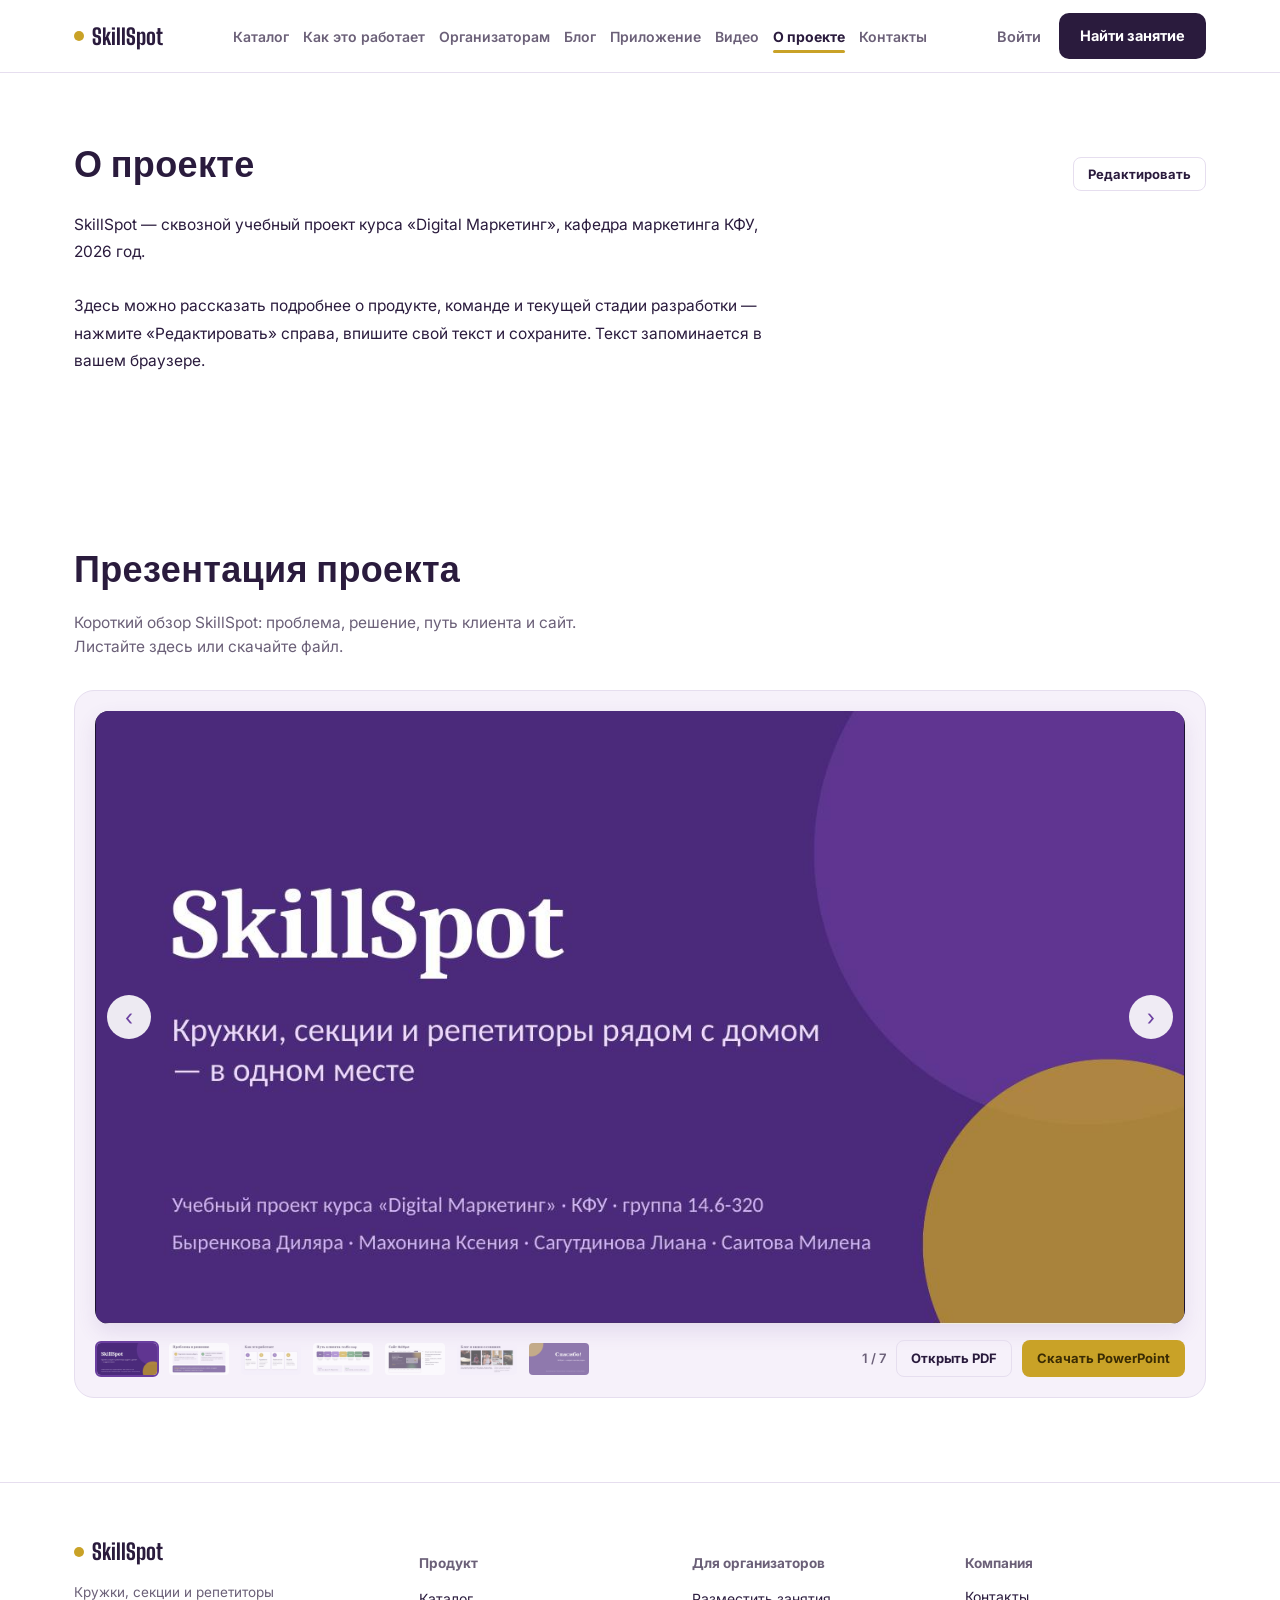
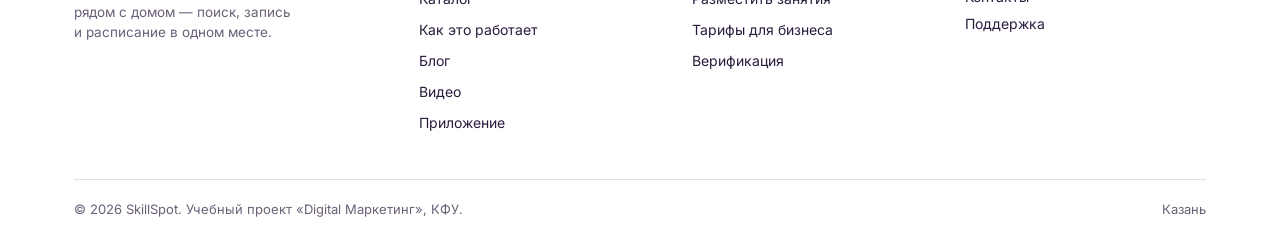
==== commit 69372caf: "удалена презентация" ====
--- a/about.html
+++ b/about.html
@@ -654,7 +654,7 @@
     <a href="blog.html">Блог</a>
     <a href="app.html">Приложение</a>
     <a href="videos.html">Видео</a>
-    <a href="about.html">О проекте</a>
+    <!-- <a href="about.html">О проекте</a> -->
     <a href="contacts.html">Контакты</a>
     <button type="button" class="login" id="loginOpenBtnMobile" style="text-align:left; background:none; border:none; cursor:pointer; padding:0;">Войти</button>
     <a href="catalog.html" class="btn btn-primary btn-sm" style="width:fit-content;">Найти занятие</a>
@@ -731,7 +731,7 @@
       </div>
       <div class="foot-col">
         <h4>Компания</h4>
-        <a href="about.html">О проекте</a>
+        <!-- <a href="about.html">О проекте</a> -->
         <button type="button" class="foot-link-btn" id="footContactBtn">Контакты</button>
         <button type="button" class="foot-link-btn" id="footSupportBtn">Поддержка</button>
       </div>
